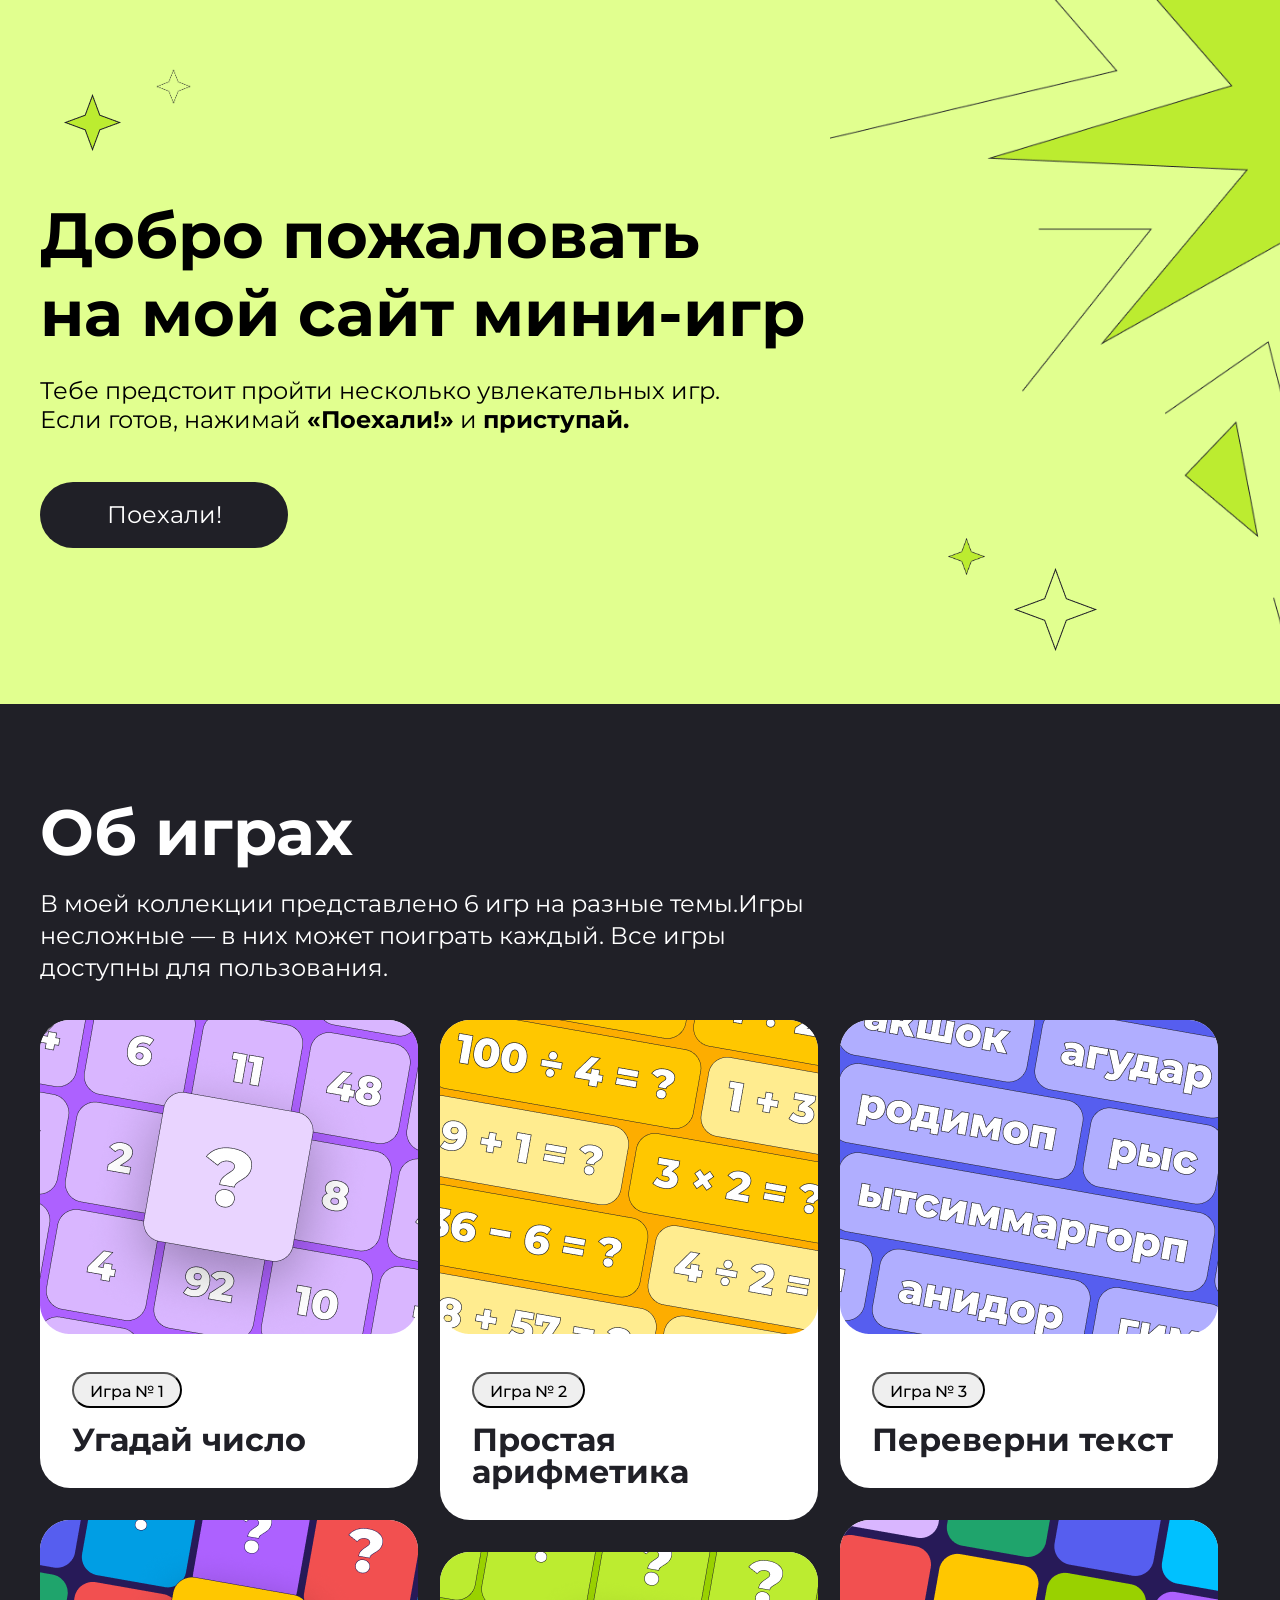
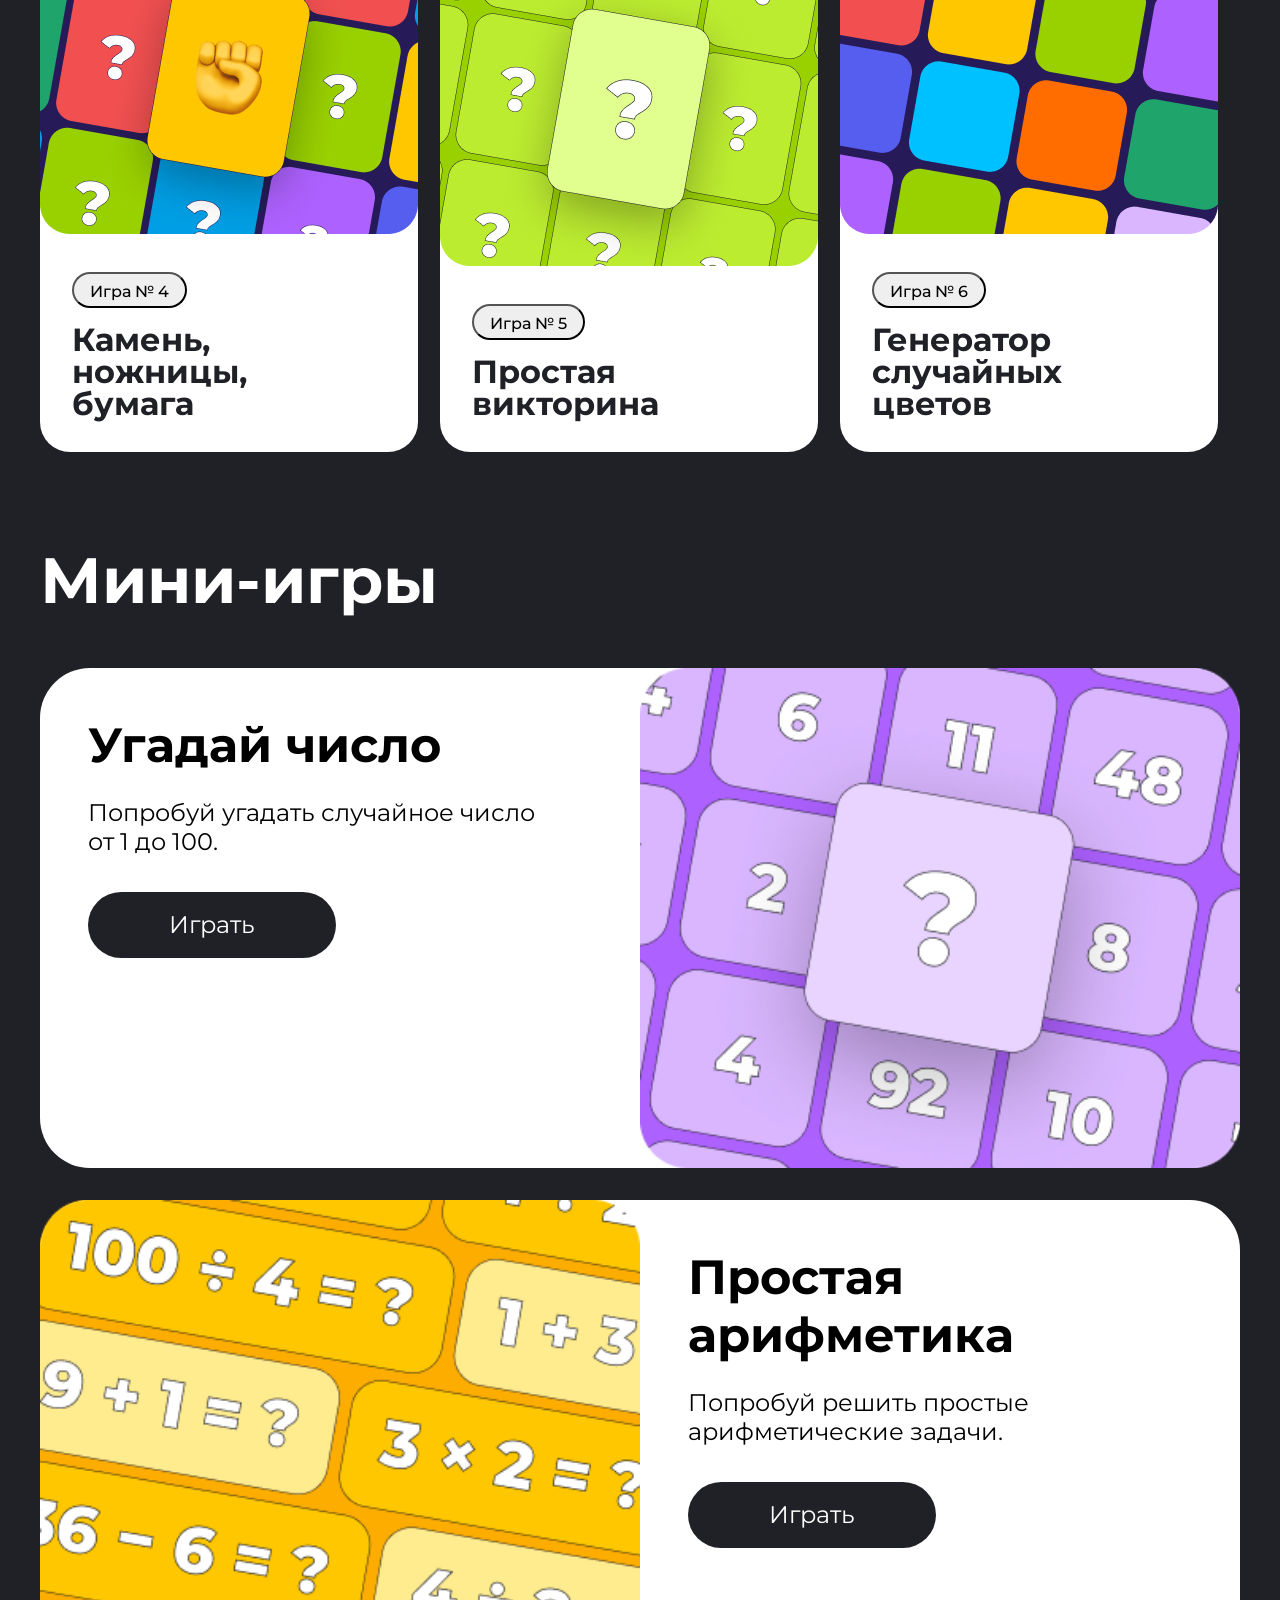
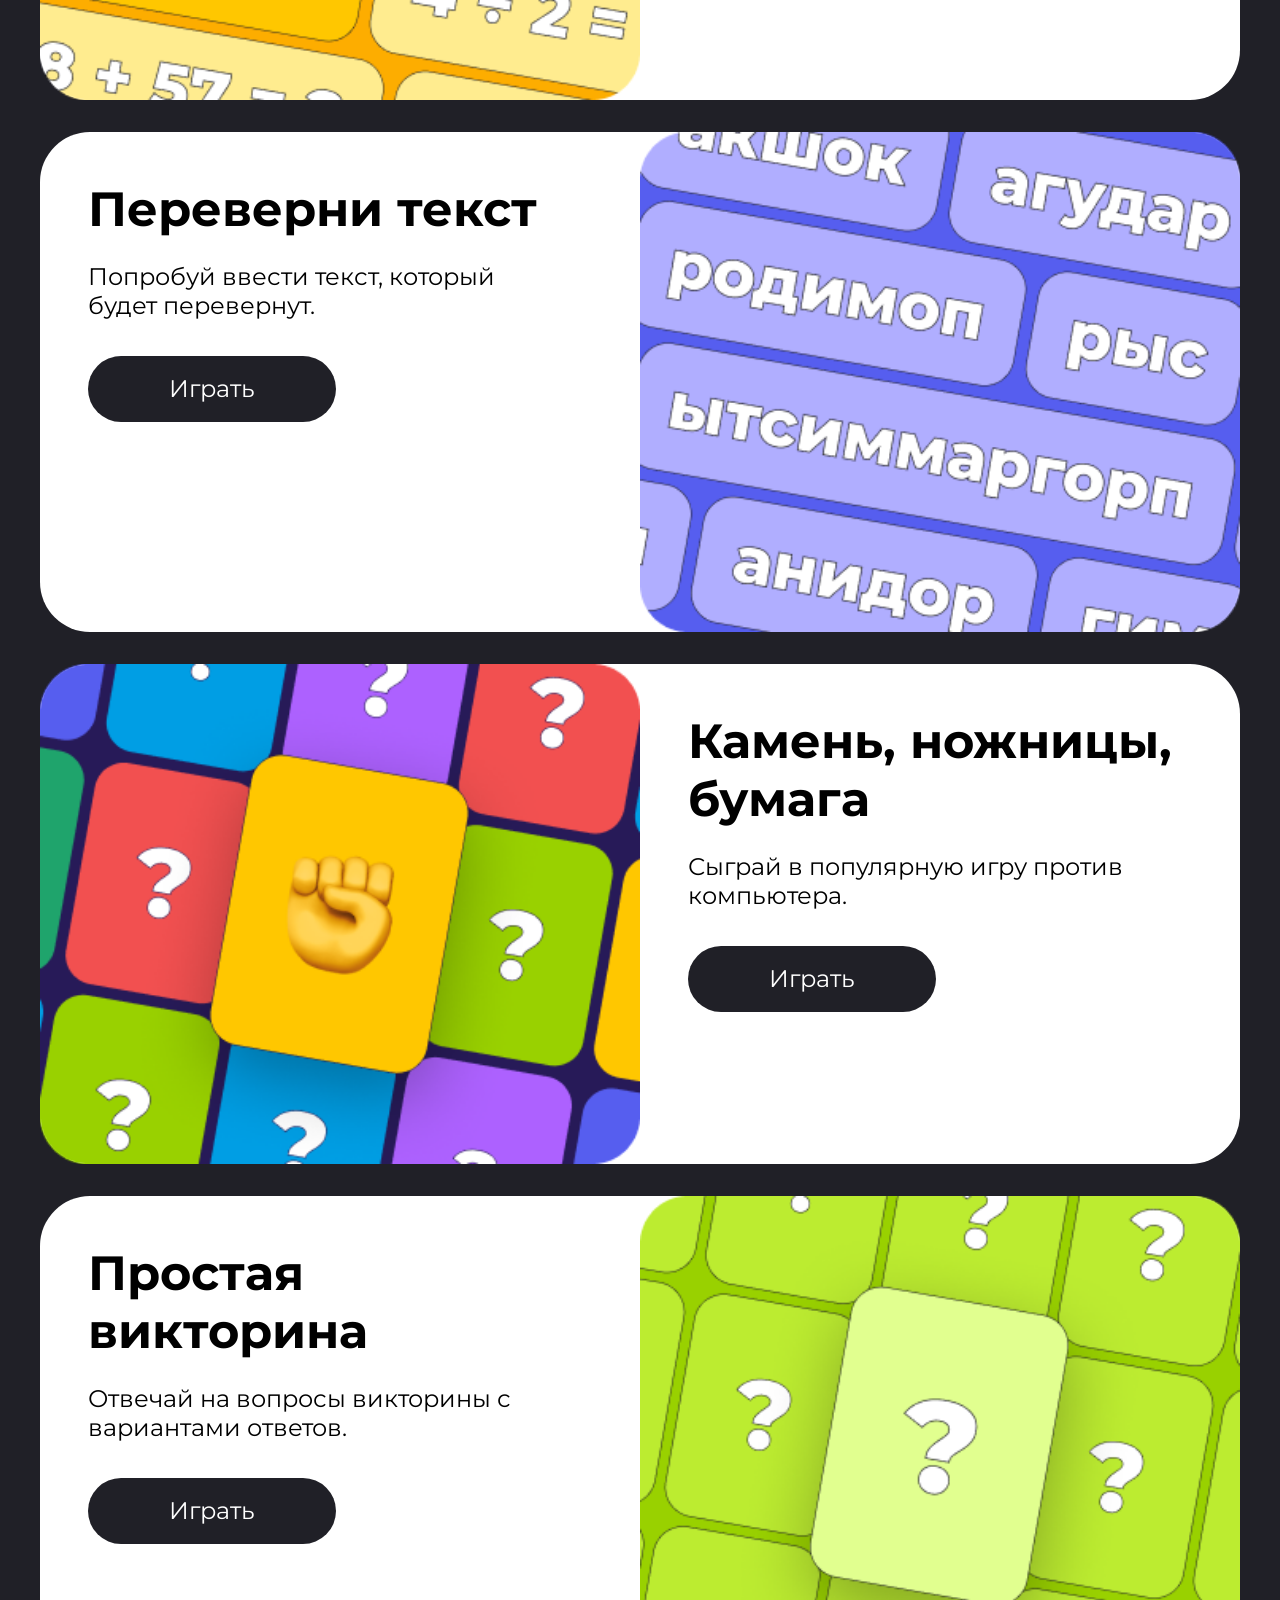
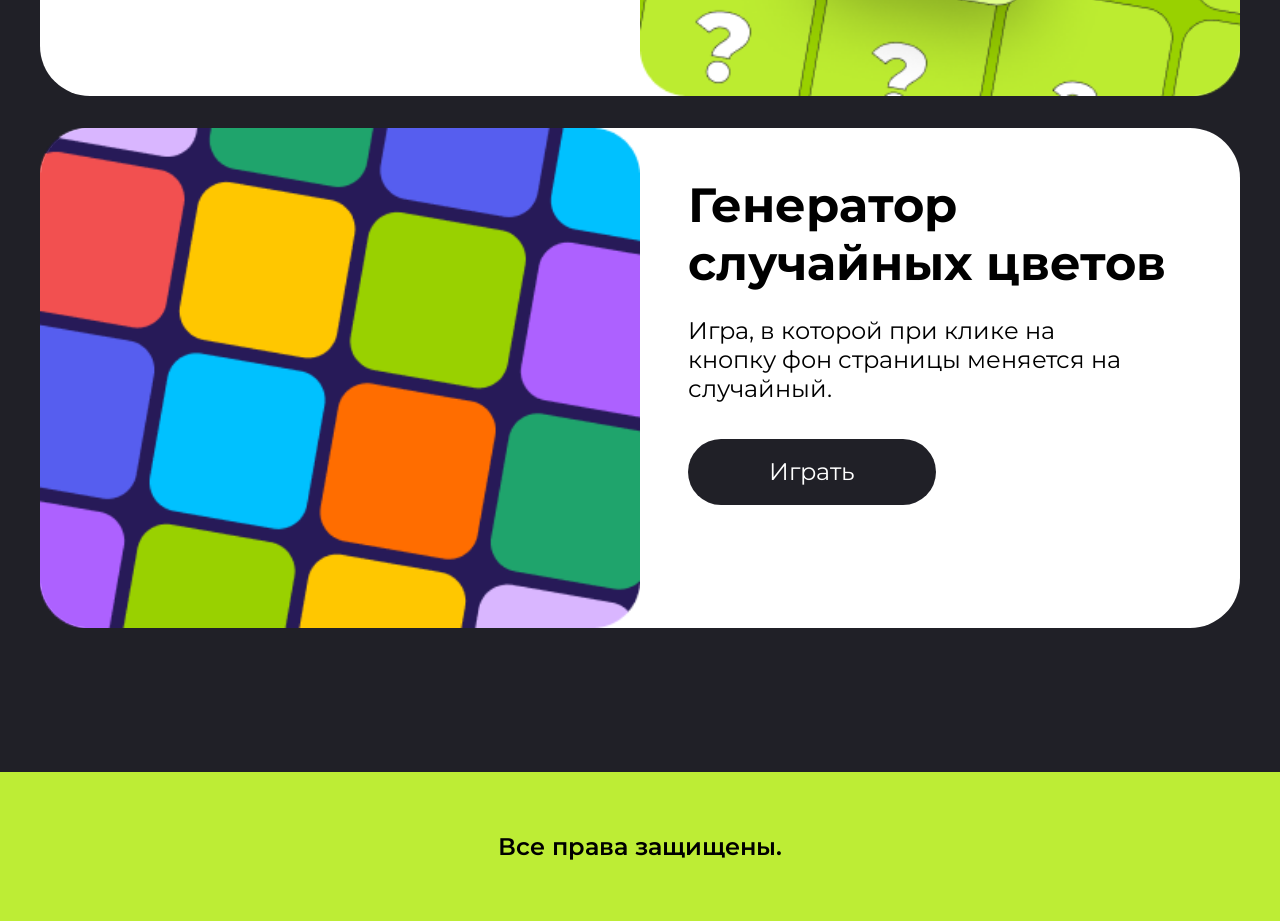
==== index.html @ 8c8abf2a "add GuessNumber" ====
<!DOCTYPE html>
<html lang="en">
<head>
    <meta charset="UTF-8">
    <meta name="viewport" content="width=device-width, initial-scale=1.0">
    <title>Игры</title>
    <link rel="preconnect" href="https://fonts.googleapis.com">
    <link rel="preconnect" href="https://fonts.gstatic.com" crossorigin>
    <link href="https://fonts.googleapis.com/css2?family=Montserrat:ital,wght@0,100..900;1,100..900&display=swap" rel="stylesheet">
    <link rel="stylesheet" href="style.css">
</head>
<body>
<!-- Звёзды -->
    <section class="top top-index center">
        <div class="top__star top__star-left"></div>
        <div class="top__star top__star-right"></div>
        <div class="top__star1 top__star1-left"></div>
        <div class="top__star1 top__star1-right"></div>
        <div class="top__star2"></div>
        <div class="top__star3"></div>

        <header class="header">
            <h1 class="top__title">
                Добро пожаловать на&nbsp;мой сайт мини-игр
            </h1>
            <div class="top__entry">
                Тебе предстоит пройти несколько увлекательных игр. Если готов, нажимай <strong>«Поехали!»</strong> и <strong>приступай.</strong>
            </div>
            <a class="top__link" href="#AboutGames">
                <button class="top__button">Поехали!</button>
            </a>
        </header>
    </section>
<!-- Об играх -->
    <section class="about-games center">
        <h2 class="about-games__title" id="AboutGames">
            Об играх
        </h2>
        <h2 class="about-games__title_mob">
            Мини игры
        </h2>
        <p class="about-games__descriptions">В моей коллекции представлено 6 игр на разные темы.Игры несложные — в них может поиграть каждый.
            Все игры доступны для пользования.</p>
        <div class="about-games__cards">
            <div class="about-games__link about-games__link_order1" href="#"><article class="about-games__article">

                <img class="about-games__img" src="./img/Обложка карточки.png" alt="">
                <a class="about-games__play" href="./GuessNumber.html">
                    <button class="about-games__button">
                        Игра № 1
                    </button>
                </a>
                <p class="about-games__name">
                    Угадай число
                </p>
            </article></div>

            <div class="about-games__link about-games__link_order1" href="#"><article class="about-games__article">

                <img class="about-games__img" src="./img/Обложка карточки0.png" alt="">
                <button class="about-games__button">
                    Игра № 2
                </button>
                <p class="about-games__name">
                    Простая арифметика
                </p>
            </article></div>

            <div class="about-games__link about-games__link_order3" href="#"><article class="about-games__article">

                <img class="about-games__img" src="./img/Обложка карточки (1).png" alt="">
                <button class="about-games__button">
                    Игра № 3
                </button>
                <p class="about-games__name">
                    Переверни текст
                </p>
            </article></div>

            <div class="about-games__link about-games__link_order4" href="#"><article class="about-games__article">

                <img class="about-games__img" src="./img/Обложка карточки (2).png" alt="">
                <button class="about-games__button">
                    Игра № 4
                </button>
                <p class="about-games__name">
                    Камень, ножницы, бумага
                </p>
            </article></div>

            <div class="about-games__link about-games__link_order5" href="#"><article class="about-games__article">

                <img class="about-games__img" src="./img/Обложка карточки (3).png" alt="">
                <a class="about-games__play" href="./quiz.html">
                    <button class="about-games__button">
                        Игра № 5
                    </button>
                </a>
                <p class="about-games__name">
                    Простая викторина
                </p>
            </article></div>

            <div class="about-games__link about-games__link_order6" href="#"><article class="about-games__article">

                <img class="about-games__img" src="./img/Обложка карточки (4).png" alt="">
                <button class="about-games__button">
                    Игра № 6
                </button>
                <p class="about-games__name">
                    Генератор случайных цветов
                </p>
            </article></div>
        </div>
    </section>

<!-- Мини игры -->
    <section class="mini-games center">
        <h2 class="mini-games__title">
            Мини-игры
        </h2>
        <div class="mini-games__cards">
            <div class="mini-games__card" id="Guess">
                <div class="mini-games__discr">
                    <h3 class="mini-games__name">
                        Угадай число
                    </h3>
                    <p class="mini-games__discription">
                        Попробуй угадать случайное число от 1 до 100.
                    </p>
                    <a class="mini-games__link" href="#">
                        <button class="mini-games__play">
                            Играть
                        </button>
                    </a>
                </div>
                <img class="mini-games__img" src="./img/Обложка карточки.png" alt="">
            </div>
            <div class="mini-games__card mini-games__card_reverse" id="arithmetic">
                <div class="mini-games__discr">
                    <h3 class="mini-games__name">
                        Простая арифметика
                    </h3>
                    <p class="mini-games__discription">
                        Попробуй решить простые арифметические задачи.
                    </p>
                    <a class="mini-games__link" href="#">
                        <button class="mini-games__play">
                            Играть
                        </button>
                    </a>
                </div>
                <img class="mini-games__img" src="./img/Обложка карточки0.png" alt="">
            </div>
            <div class="mini-games__card" id="over">
                <div class="mini-games__discr">
                    <h3 class="mini-games__name">
                        Переверни текст
                    </h3>
                    <p class="mini-games__discription">
                        Попробуй ввести текст, который будет перевернут.
                    </p>
                    <a class="mini-games__link" href="#">
                        <button class="mini-games__play">
                            Играть
                        </button>
                    </a>
                </div>
                <img class="mini-games__img" src="./img/Обложка карточки (1).png" alt="">
            </div>
            <div class="mini-games__card mini-games__card_reverse" id="scissors">
                <div class="mini-games__discr">
                    <h3 class="mini-games__name">
                        Камень, ножницы, бумага
                    </h3>
                    <p class="mini-games__discription">
                        Сыграй в популярную игру против компьютера.
                    </p>
                    <a class="mini-games__link" href="#">
                        <button class="mini-games__play">
                            Играть
                        </button>
                    </a>
                </div>
                <img class="mini-games__img" src="./img/Обложка карточки (2).png" alt="">
            </div>
            <div class="mini-games__card" id="quiz">
                <div class="mini-games__discr">
                    <h3 class="mini-games__name">
                        Простая викторина
                    </h3>
                    <p class="mini-games__discription">
                        Отвечай на вопросы викторины с вариантами ответов.
                    </p>
                    <a class="mini-games__link" href="#">
                        <button class="mini-games__play">
                            Играть
                        </button>
                    </a>
                </div>
                <img class="mini-games__img" src="./img/Обложка карточки (3).png" alt="">
            </div>
            <div class="mini-games__card mini-games__card_reverse" id="RandomColor">
                <div class="mini-games__discr">
                    <h3 class="mini-games__name">
                        Генератор случайных цветов
                    </h3>
                    <p class="mini-games__discription">
                        Игра, в которой при клике на кнопку фон страницы меняется на случайный.
                    </p>
                    <a class="mini-games__link" href="#">
                        <button class="mini-games__play">
                            Играть
                        </button>
                    </a>
                </div>
                <img class="mini-games__img" src="./img/Обложка карточки (4).png" alt="">
            </div>

        </div>
    </section>
<!-- футер -->
    <footer class="footer">
        <p class="footer__pravo">
            Все права защищены.
        </p>
    </footer>
    <script src="./hw-1.js"></script>
    <!-- <script src="./hw-2.js"></script> -->
    <!-- <script src="./hw-3.js"></script> -->
    <!-- <script src="./hw-4.js"></script> -->
</body>
</html>
---- style.css ----
html {
  font-size: 16px;
}

* {
  box-sizing: border-box;
  margin: 0;
  padding: 0;
}

body {
  font-family: Montserrat, arial;
  font-size: 24px;
}

.center {
  padding-right: calc(50% - 600px);
  padding-left: calc(50% - 600px);
}

a,
input,
button,
select {
  font-family: Montserrat, arial;
}

.top {
  background-position: center;
  background-repeat: no-repeat;
  background-size: cover;
  position: relative;
}
.top__star {
  position: absolute;
  background-image: url("./img/Star2.png");
  background-size: contain;
  background-repeat: no-repeat;
  background-position: center;
  z-index: 2;
}
.top__star-left {
  top: 94px;
  left: 64px;
  width: 57px;
  height: 57px;
}
.top__star-right {
  top: 538px;
  left: 948px;
  width: 37px;
  height: 37px;
}
.top__star1 {
  position: absolute;
  background-image: url("./img/Star3.png");
  background-size: contain;
  background-repeat: no-repeat;
  background-position: center;
  z-index: 3;
}
.top__star1-left {
  top: 69px;
  left: 156px;
  width: 35px;
  height: 35px;
}
.top__star1-right {
  top: 568px;
  left: 1014px;
  width: 83px;
  height: 83px;
}
.top__star2 {
  position: absolute;
  background-image: url("./img/star1.png");
  background-size: contain;
  background-repeat: no-repeat;
  z-index: 3;
  background-position: right;
  width: 1320px;
  height: 720px;
}
.top__star3 {
  display: none;
}
.top__title {
  padding-top: 196px;
  max-width: 769px;
  font-family: Montserrat;
  font-weight: 700;
  font-style: Bold;
  font-size: 64px;
  line-height: 1, 5;
  letter-spacing: 0px;
  vertical-align: middle;
}
.top__entry {
  padding-top: 24px;
  max-width: 720px;
}
.top__link {
  margin-top: 48px;
  display: block;
  max-width: 248px;
}
.top__button, .mini-games__play {
  padding-bottom: 16px;
  padding-top: 16px;
  background: #202027;
  box-sizing: border-box;
  border-radius: 33px;
  width: 100%;
  height: 66px;
  font-size: 24px;
  line-height: 18px;
  color: #ffffff;
  border: none;
  transition: all 0.3s ease;
}
.top__button:hover, .mini-games__play:hover {
  color: #202027;
  background: rgba(222, 215, 215, 0.41);
  border: 1px solid #202027;
}

.top-index {
  background-image: url(./img/heder.png);
}

.header {
  padding-bottom: 156px;
}

.about-games {
  background: #202027;
  padding-bottom: 96px;
}
.about-games__link {
  display: block;
  text-decoration: none;
}
.about-games__link_order5 {
  padding-top: 32px;
}
.about-games__link:hover {
  transform: scale(107%);
}
.about-games__title, .mini-games__title {
  color: #FFFFFF;
  font-family: Montserrat;
  font-weight: 700;
  font-style: Bold;
  font-size: 64px;
  line-height: 100%;
  letter-spacing: 0px;
  vertical-align: middle;
  padding-top: 96px;
  padding-bottom: 24px;
}
.about-games__title_mob {
  display: none;
}
.about-games__descriptions {
  max-width: 788px;
  padding-bottom: 72px;
  color: #FFFFFF;
  font-family: Montserrat;
  font-weight: 400;
  font-style: Regular;
  font-size: 24px;
  line-height: 32px;
  letter-spacing: 0px;
  vertical-align: middle;
  padding-bottom: 36px;
}
.about-games__cards {
  display: grid;
  grid-template-columns: repeat(3, 1fr);
  grid-template-rows: repeat(3, auto);
  background: none;
}
.about-games__article {
  width: 378px;
  padding-bottom: 32px;
  opacity: 1;
  border-radius: 30px;
  background-color: #FFFFFF;
}
.about-games__button {
  margin-top: 32px;
  margin-bottom: 16px;
  margin-left: 32px;
  height: 36px;
  border-radius: 18px;
  opacity: 1;
  padding-top: 8px;
  padding-right: 16px;
  padding-bottom: 10px;
  padding-left: 16px;
  font-family: Montserrat;
  font-weight: 500;
  font-style: Medium;
  font-size: 16px;
}
.about-games__name {
  margin-right: 32px;
  margin-left: 32px;
  font-family: Montserrat;
  font-weight: 700;
  font-style: Bold;
  font-size: 32px;
  line-height: 100%;
  letter-spacing: 0px;
  vertical-align: middle;
  color: #202027;
  padding-right: 10px;
}
.about-games__description {
  display: none;
}
.about-games__button-play {
  display: none;
}
.about-games__quiz {
  display: block;
}

.mini-games {
  background: #202027;
  padding-bottom: 144px;
}
.mini-games__title {
  padding-top: 0;
}
.mini-games__card {
  display: flex;
  justify-content: space-between;
  background: white;
  border-radius: 50px;
  margin-top: 32px;
}
.mini-games__card_reverse {
  flex-direction: row-reverse;
}
.mini-games__discr {
  padding-left: 48px;
}
.mini-games__name {
  font-family: Montserrat;
  font-weight: 700;
  font-style: Bold;
  font-size: 48px;
  padding-top: 48px;
  padding-bottom: 24px;
  padding-right: 48px;
}
.mini-games__discription {
  padding-right: 95px;
}
.mini-games__link {
  max-width: 248px;
  display: block;
  margin-top: 36px;
}
.mini-games__img {
  width: 600px;
  height: 500px;
}

.footer__pravo {
  padding-top: 60px;
  padding-bottom: 60px;
  background: #BDED35;
  width: 100vw;
  text-align: center;
  font-family: Montserrat;
  font-weight: 600;
  font-style: SemiBold;
  font-size: 24px;
}

@media (max-width: 767px) {
  .top__star2 {
    display: none;
  }
  .top__title {
    text-align: center;
    font-size: 40px;
    padding-top: 147px;
  }
  .top__entry {
    font-size: 16px;
  }
  .top__entry {
    text-align: center;
  }
  .top__link {
    margin-left: auto;
    margin-right: auto;
  }
  .top__button, .mini-games__play {
    height: 55px;
    font-size: 16px;
    width: 100%;
  }
  .top__star {
    position: absolute;
    background-image: url("./img/Star2.png");
    background-size: contain;
    background-repeat: no-repeat;
    background-position: center;
    z-index: 2;
  }
  .top__star-left {
    top: 97px;
    left: 37px;
    width: 35px;
    height: 35px;
  }
  .top__star-right {
    top: 557px;
    left: 256px;
    width: 18px;
    height: 18px;
  }
  .top__star1 {
    position: absolute;
    background-image: url("./img/Star3.png");
    background-size: contain;
    background-repeat: no-repeat;
    background-position: center;
    z-index: 3;
  }
  .top__star1-left {
    top: 64px;
    left: 92px;
    width: 21px;
    height: 21px;
  }
  .top__star1-right {
    top: 580px;
    left: 286px;
    width: 40px;
    height: 40px;
  }
  .top__star3 {
    display: block;
    position: absolute;
    background-image: url("./img/Star.png");
    background-size: contain;
    background-repeat: no-repeat;
    background-position: right;
    z-index: 3;
    width: 100vw;
    height: 150px;
    left: 0;
    top: 0;
  }
  .center {
    padding-right: calc(50% - 172px);
    padding-left: calc(50% - 172px);
  }
  .about-games {
    display: none;
  }
  .mini-games {
    padding-bottom: 10px;
  }
  .mini-games__card {
    flex-direction: column-reverse;
  }
  .mini-games__card_reverse {
    flex-direction: column-reverse;
  }
  .mini-games__title {
    padding-top: 48px;
    padding-bottom: 48px;
    font-size: 40px;
  }
  .mini-games__name {
    font-family: Montserrat;
    font-weight: 700;
    font-style: Bold;
    font-size: 32px;
    padding-top: 24px;
  }
  .mini-games__discr {
    padding-left: 24px;
  }
  .mini-games__discription {
    font-family: Montserrat;
    font-weight: 400;
    font-style: Regular;
    font-size: 16px;
    padding-right: 40px;
  }
  .mini-games__link {
    margin-top: 8px;
    max-width: 285px;
  }
  .mini-games__play {
    margin-top: 24px;
  }
  .mini-games__play {
    margin-bottom: 32px;
  }
  .mini-games__img {
    width: 344px;
    height: auto;
  }
  .footer__pravo {
    padding-top: 40px;
    padding-bottom: 40px;
    font-size: 16px;
  }
}/*# sourceMappingURL=style.css.map */
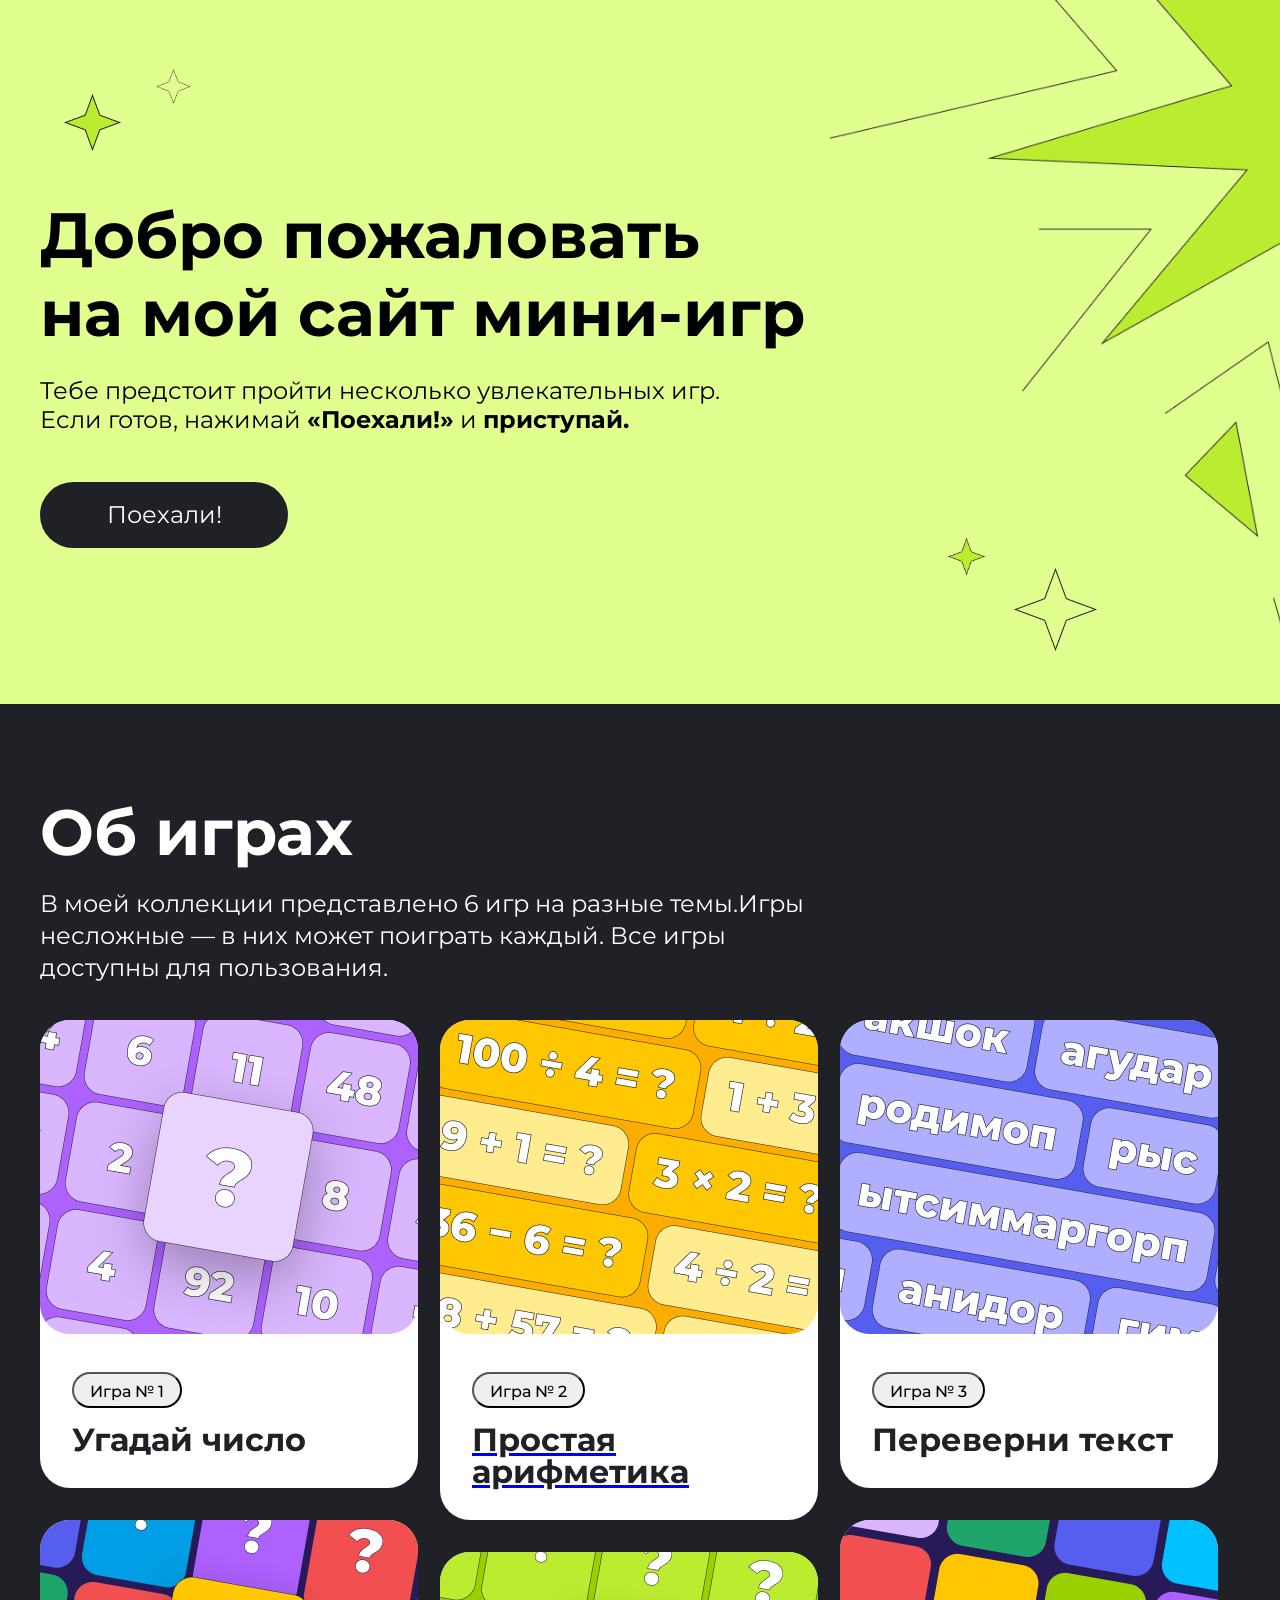
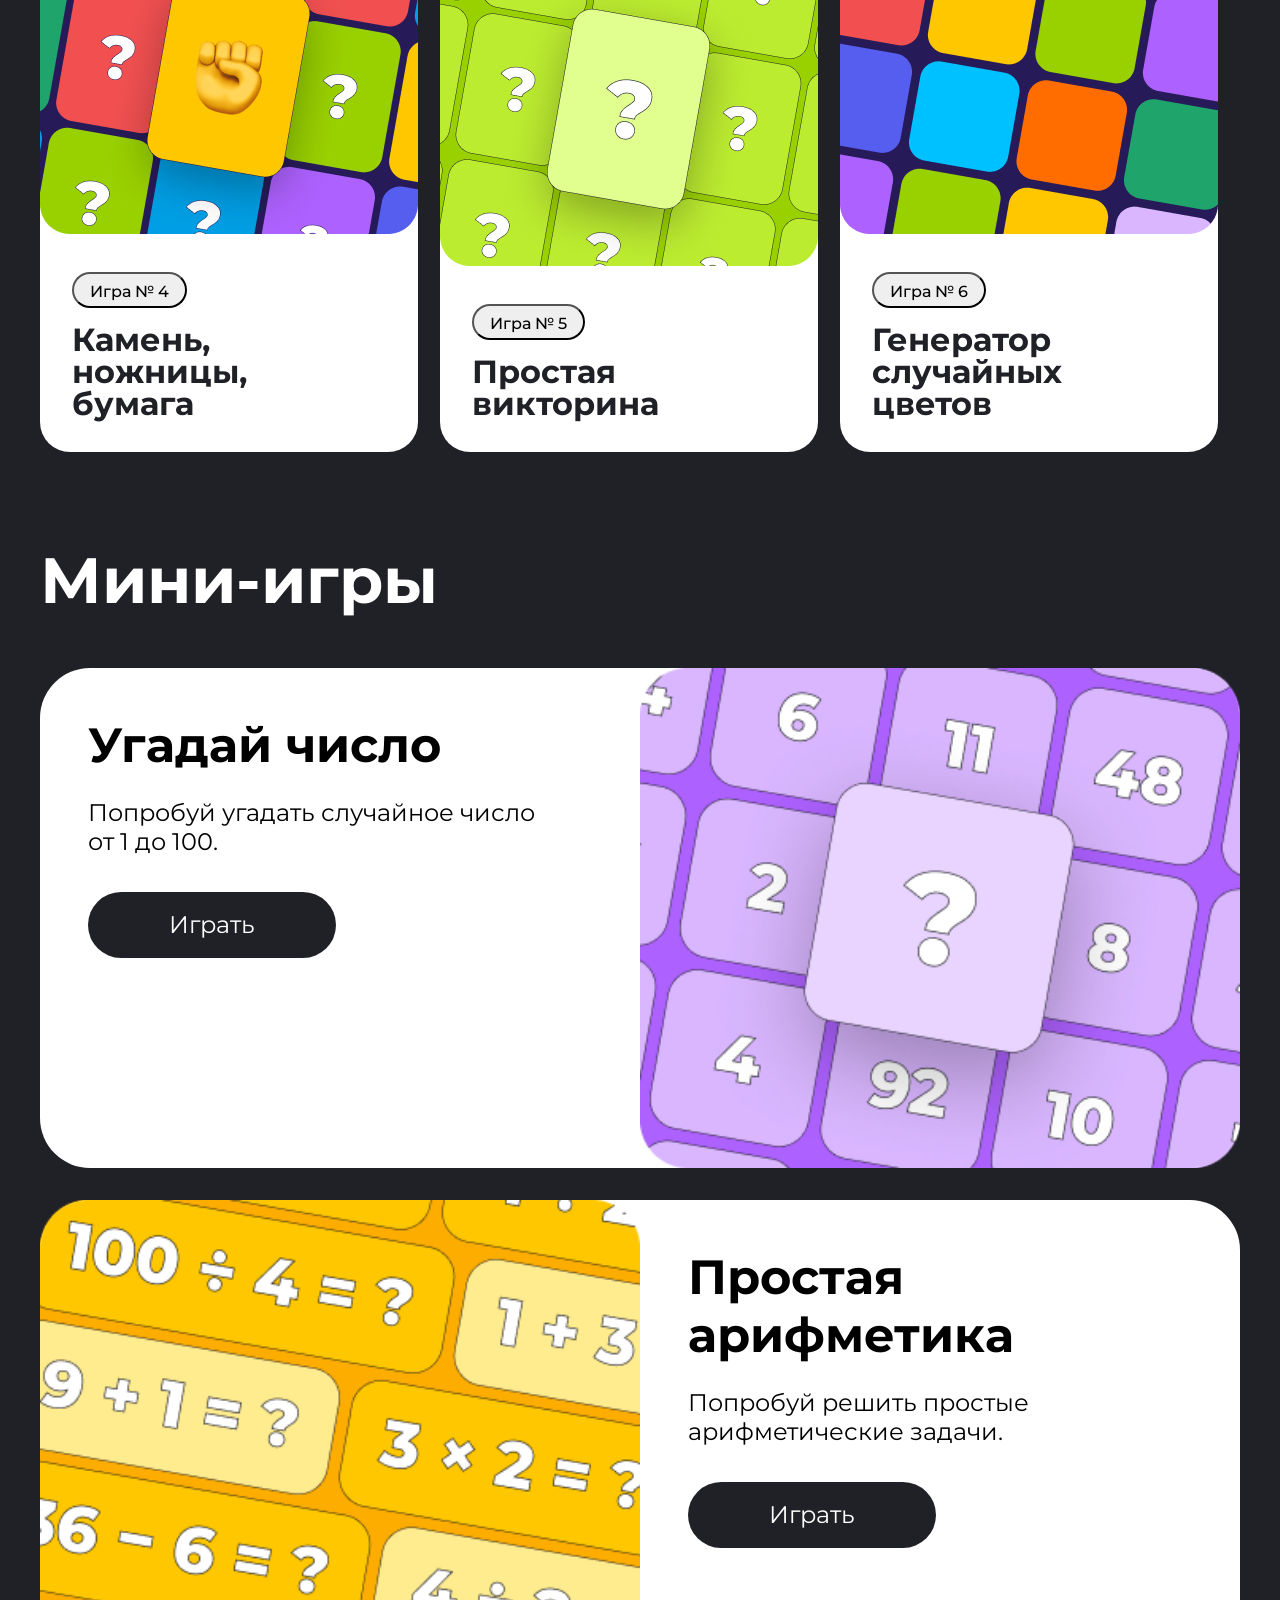
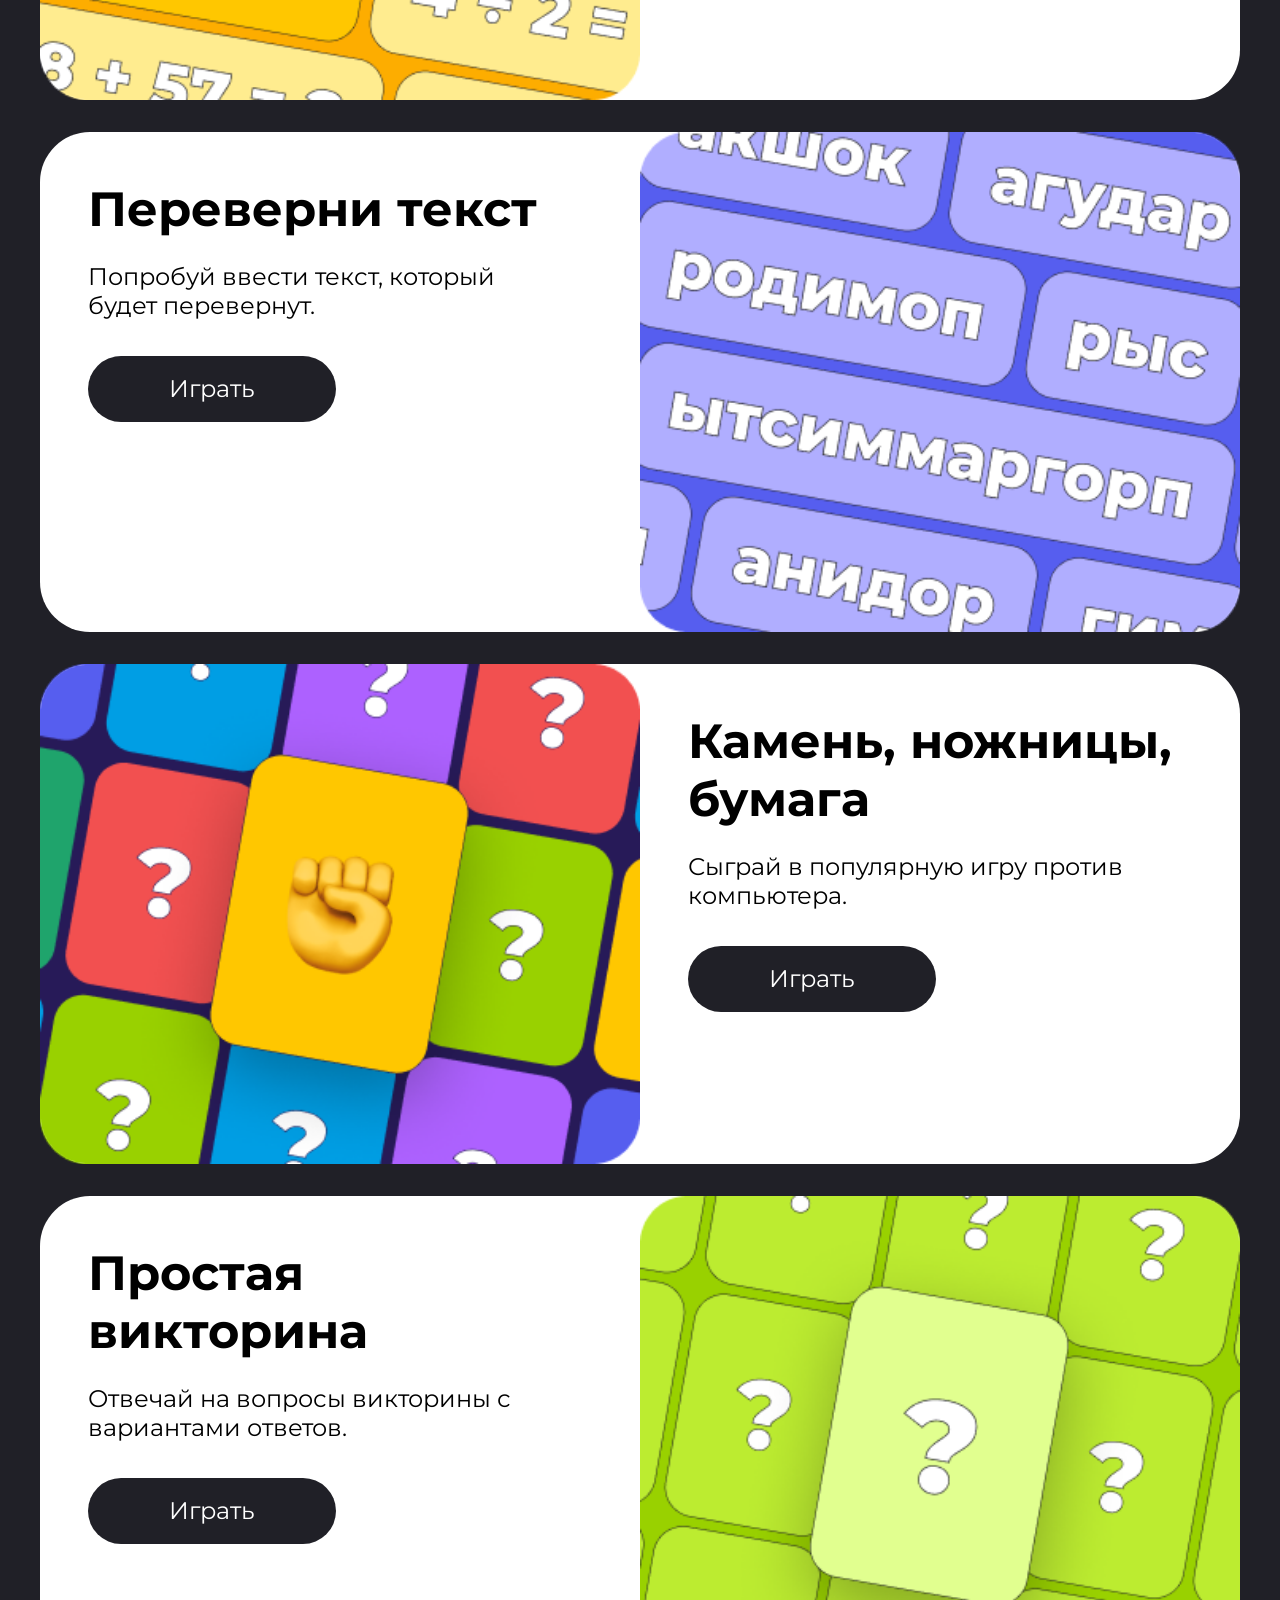
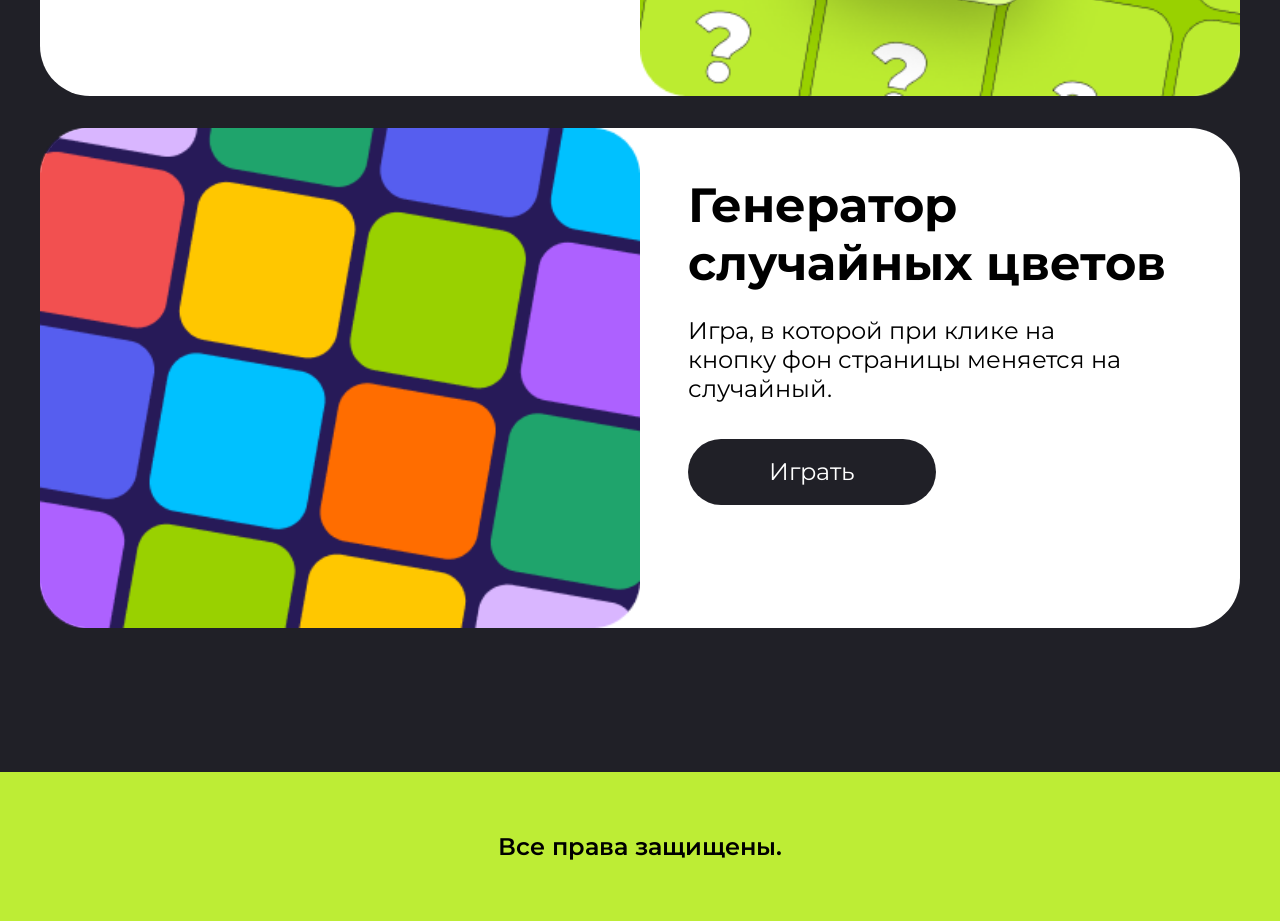
==== commit b358ea93: "Исправление ссылок" ====
--- a/index.html
+++ b/index.html
@@ -61,9 +61,11 @@
                 <button class="about-games__button">
                     Игра № 2
                 </button>
-                <p class="about-games__name">
-                    Простая арифметика
-                </p>
+                <a class="about-games__play" href="./simpleArithmetic.html">
+                    <p class="about-games__name">
+                        Простая арифметика
+                    </p>
+                </a>
             </article></div>
 
             <div class="about-games__link about-games__link_order3" href="#"><article class="about-games__article">
--- a/style.css
+++ b/style.css
@@ -222,7 +222,7 @@
 .about-games__button-play {
   display: none;
 }
-.about-games__quiz {
+.about-games__play {
   display: block;
 }
 
@@ -278,6 +278,15 @@
   font-weight: 600;
   font-style: SemiBold;
   font-size: 24px;
+}
+
+.game {
+  width: 100vw;
+  height: 100vh;
+  background-image: url(./img/FYhb9bpjBOB1APLsQh96a1MbOf3uPWFqnzOGhm6cNUhLxwmoaegSkPtREHzq_rBUji9fLdlayVhj0VCTc8-L-iwy.jpg);
+  background-repeat: no-repeat;
+  background-position: center;
+  background-size: contain;
 }
 
 @media (max-width: 767px) {
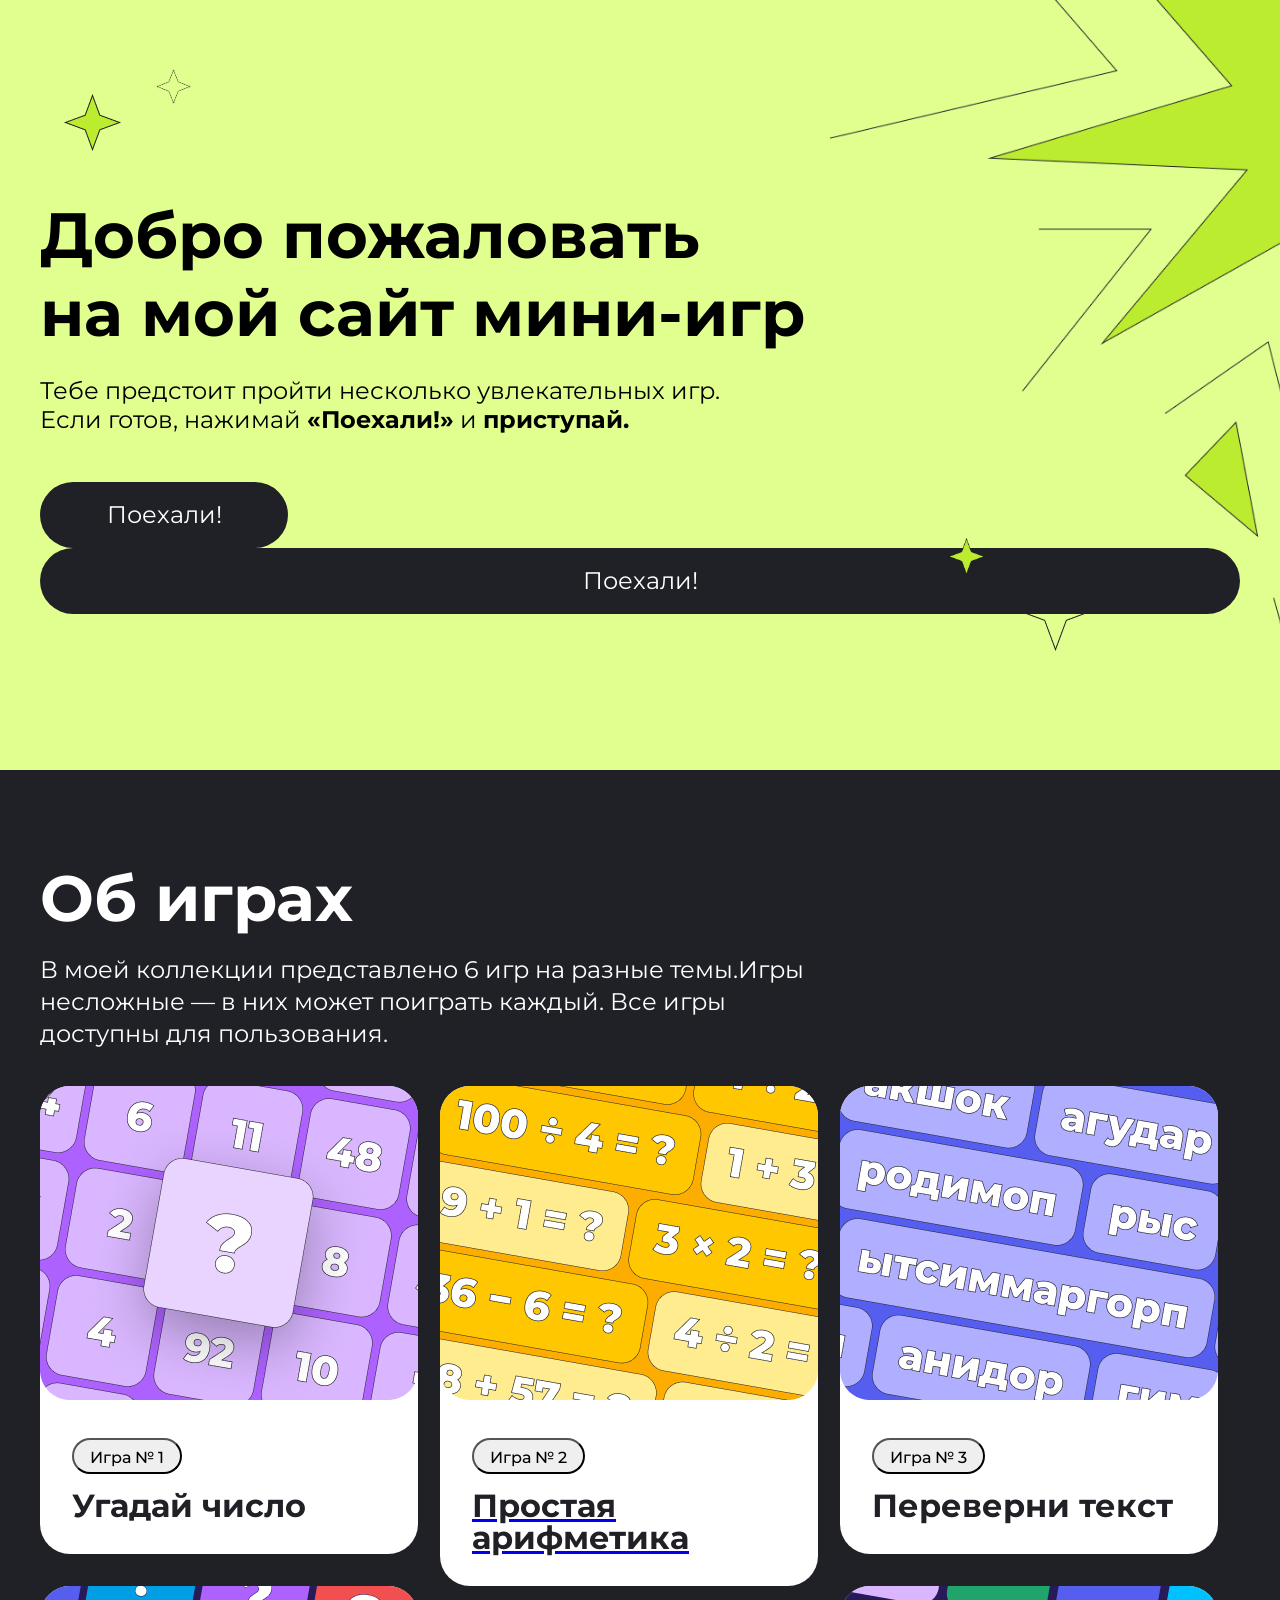
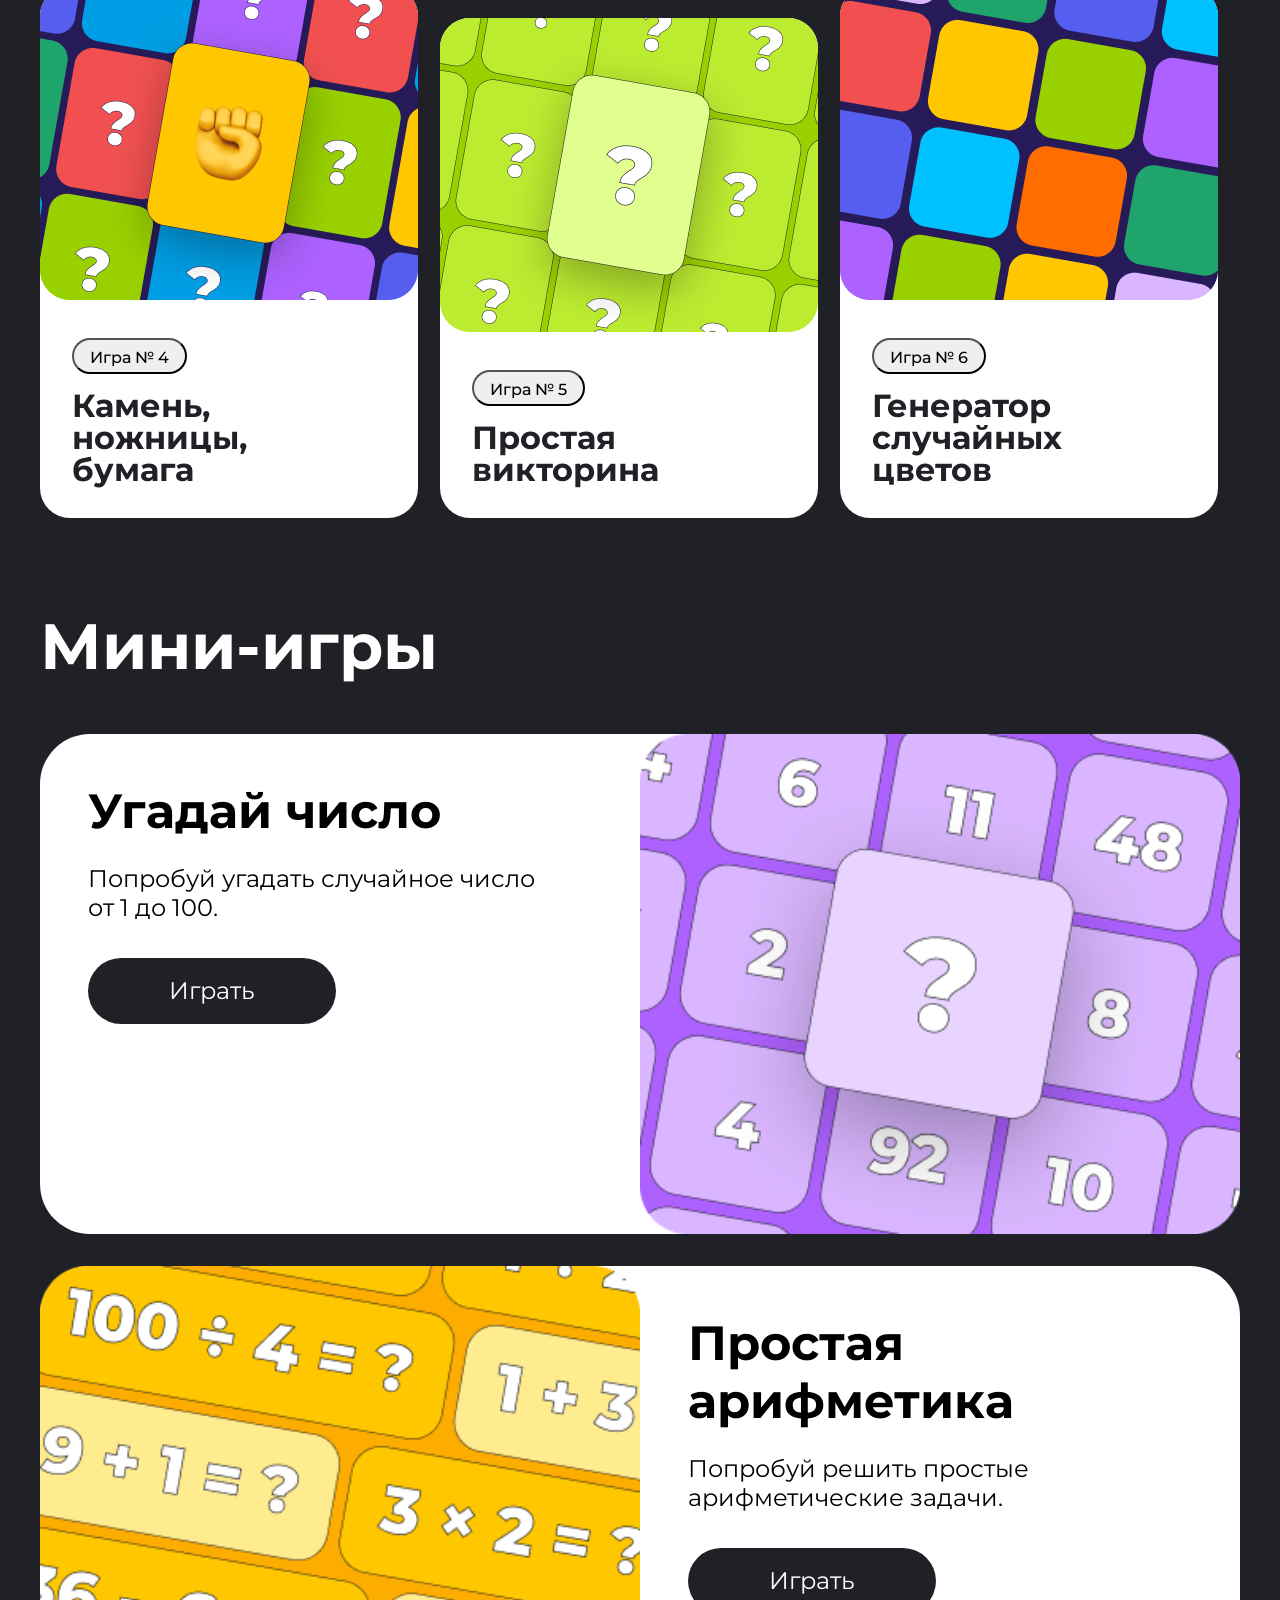
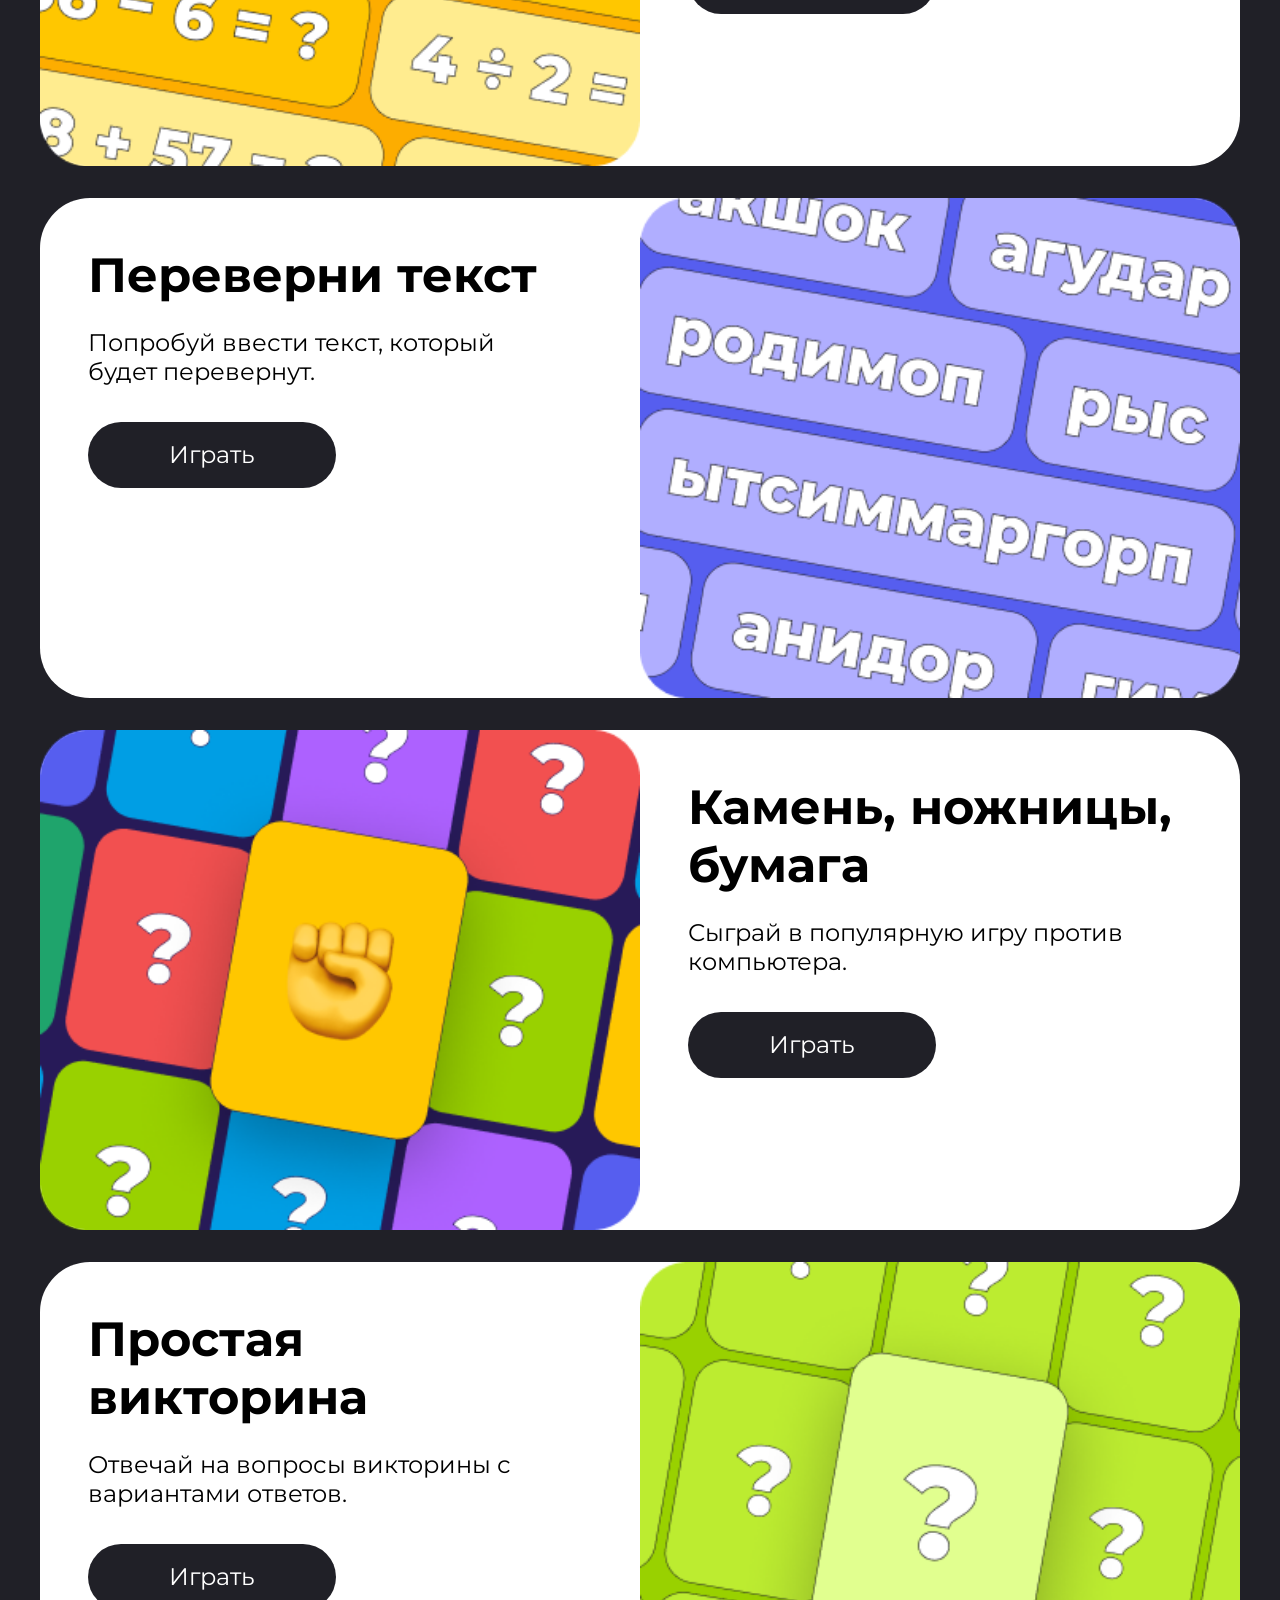
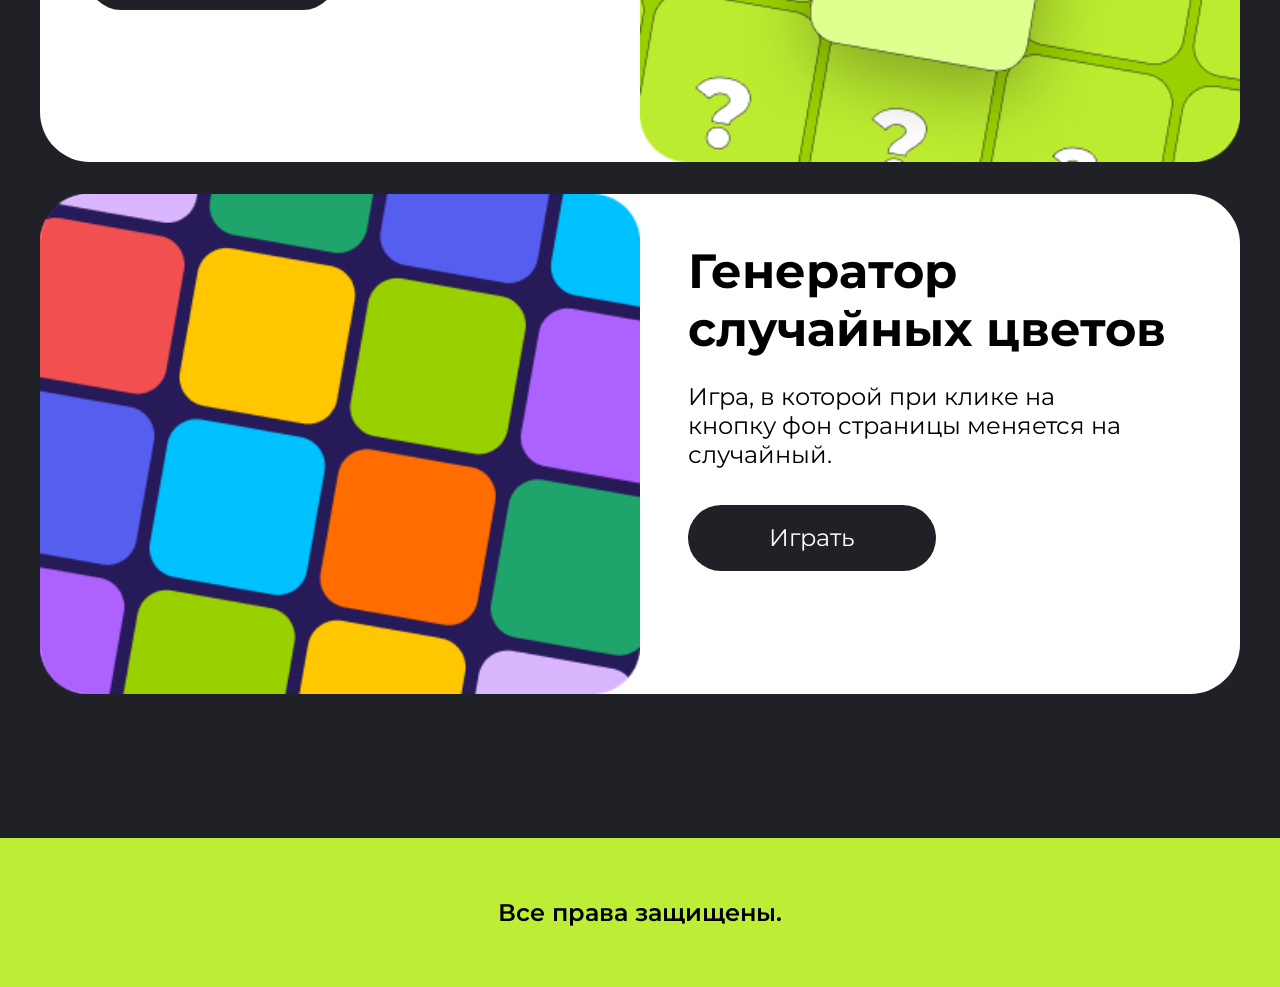
==== commit ad74ff75: "Исправление ссылки поехали в мобильной версии." ====
--- a/index.html
+++ b/index.html
@@ -29,6 +29,10 @@
             <a class="top__link" href="#AboutGames">
                 <button class="top__button">Поехали!</button>
             </a>
+            <a class="top__link_mob" href="#miniGames">
+                <button class="top__button">Поехали!</button>
+            </a>
+
         </header>
     </section>
 <!-- Об играх -->
@@ -117,7 +121,7 @@
     </section>
 
 <!-- Мини игры -->
-    <section class="mini-games center">
+    <section class="mini-games center" id="miniGames">
         <h2 class="mini-games__title">
             Мини-игры
         </h2>
@@ -130,7 +134,7 @@
                     <p class="mini-games__discription">
                         Попробуй угадать случайное число от 1 до 100.
                     </p>
-                    <a class="mini-games__link" href="#">
+                    <a class="mini-games__link" href="./GuessNumber.html">
                         <button class="mini-games__play">
                             Играть
                         </button>
@@ -146,7 +150,7 @@
                     <p class="mini-games__discription">
                         Попробуй решить простые арифметические задачи.
                     </p>
-                    <a class="mini-games__link" href="#">
+                    <a class="mini-games__link" href="./simpleArithmetic.html">
                         <button class="mini-games__play">
                             Играть
                         </button>
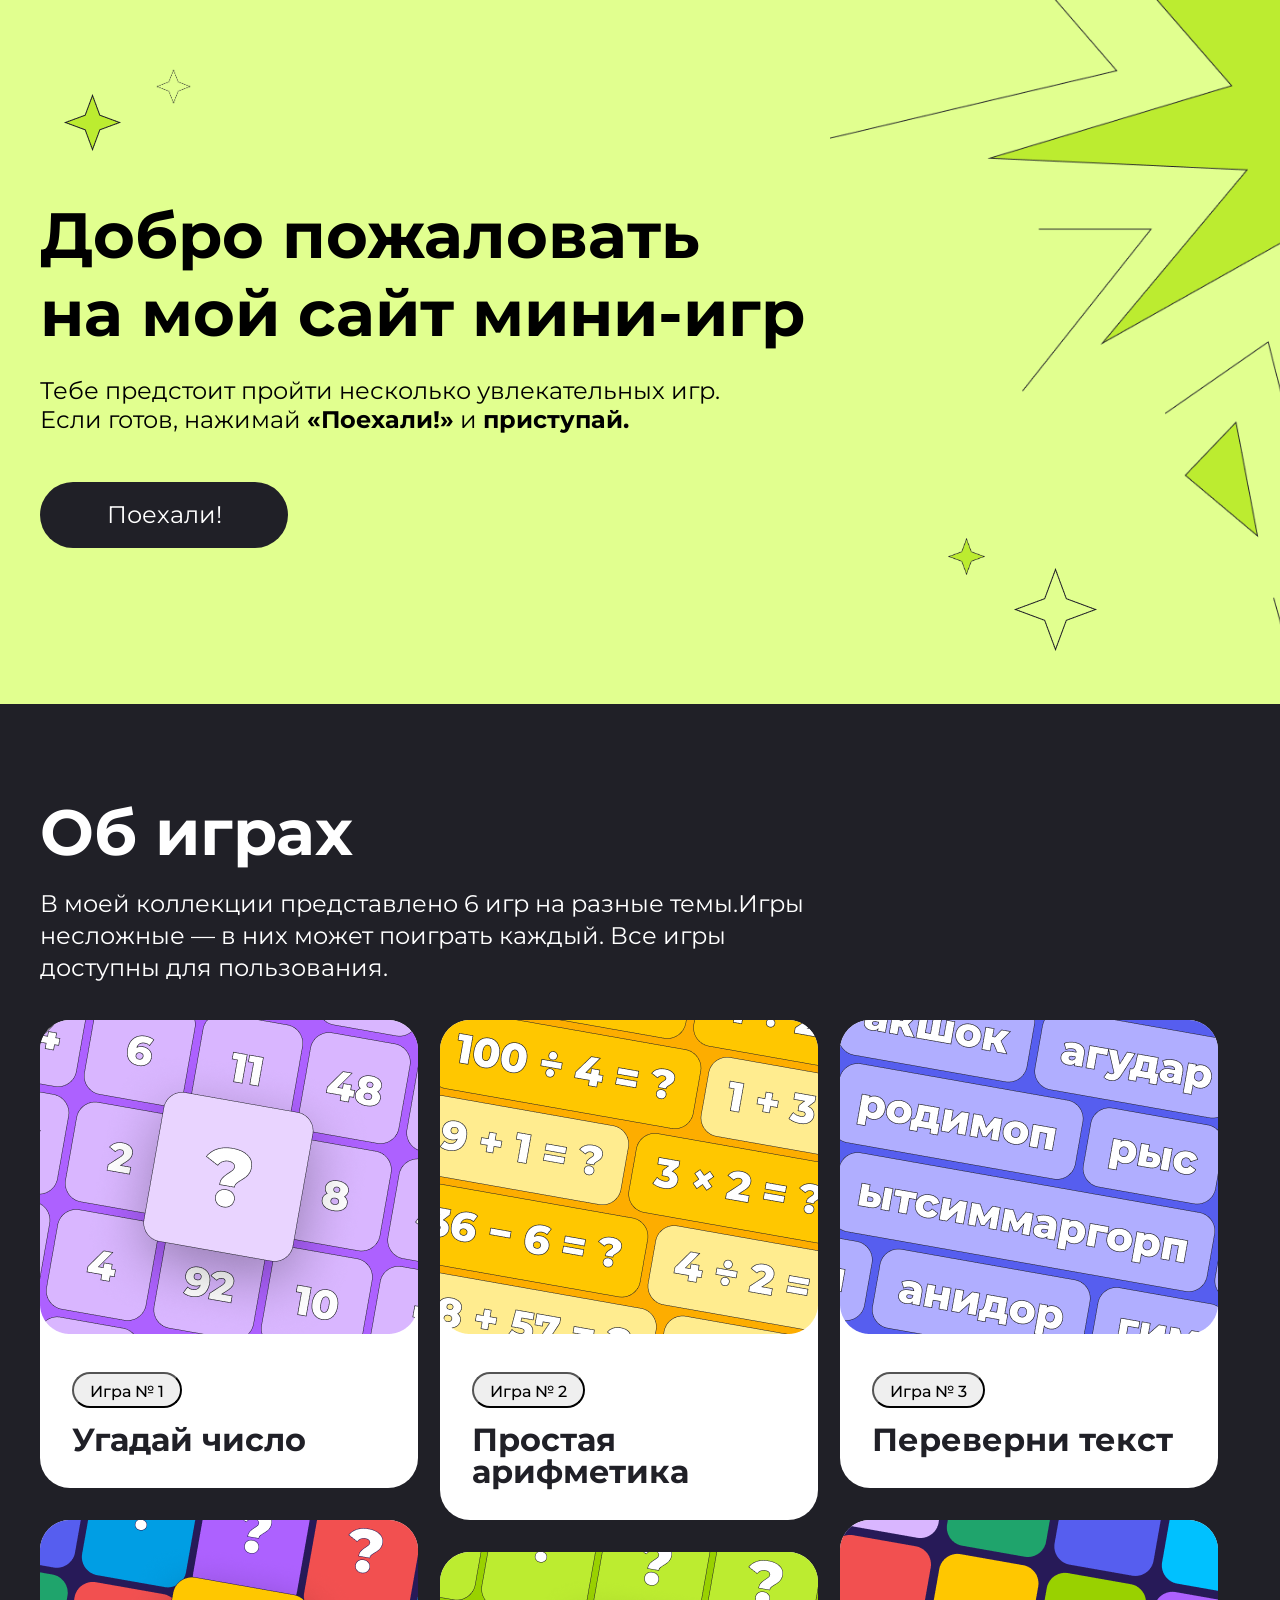
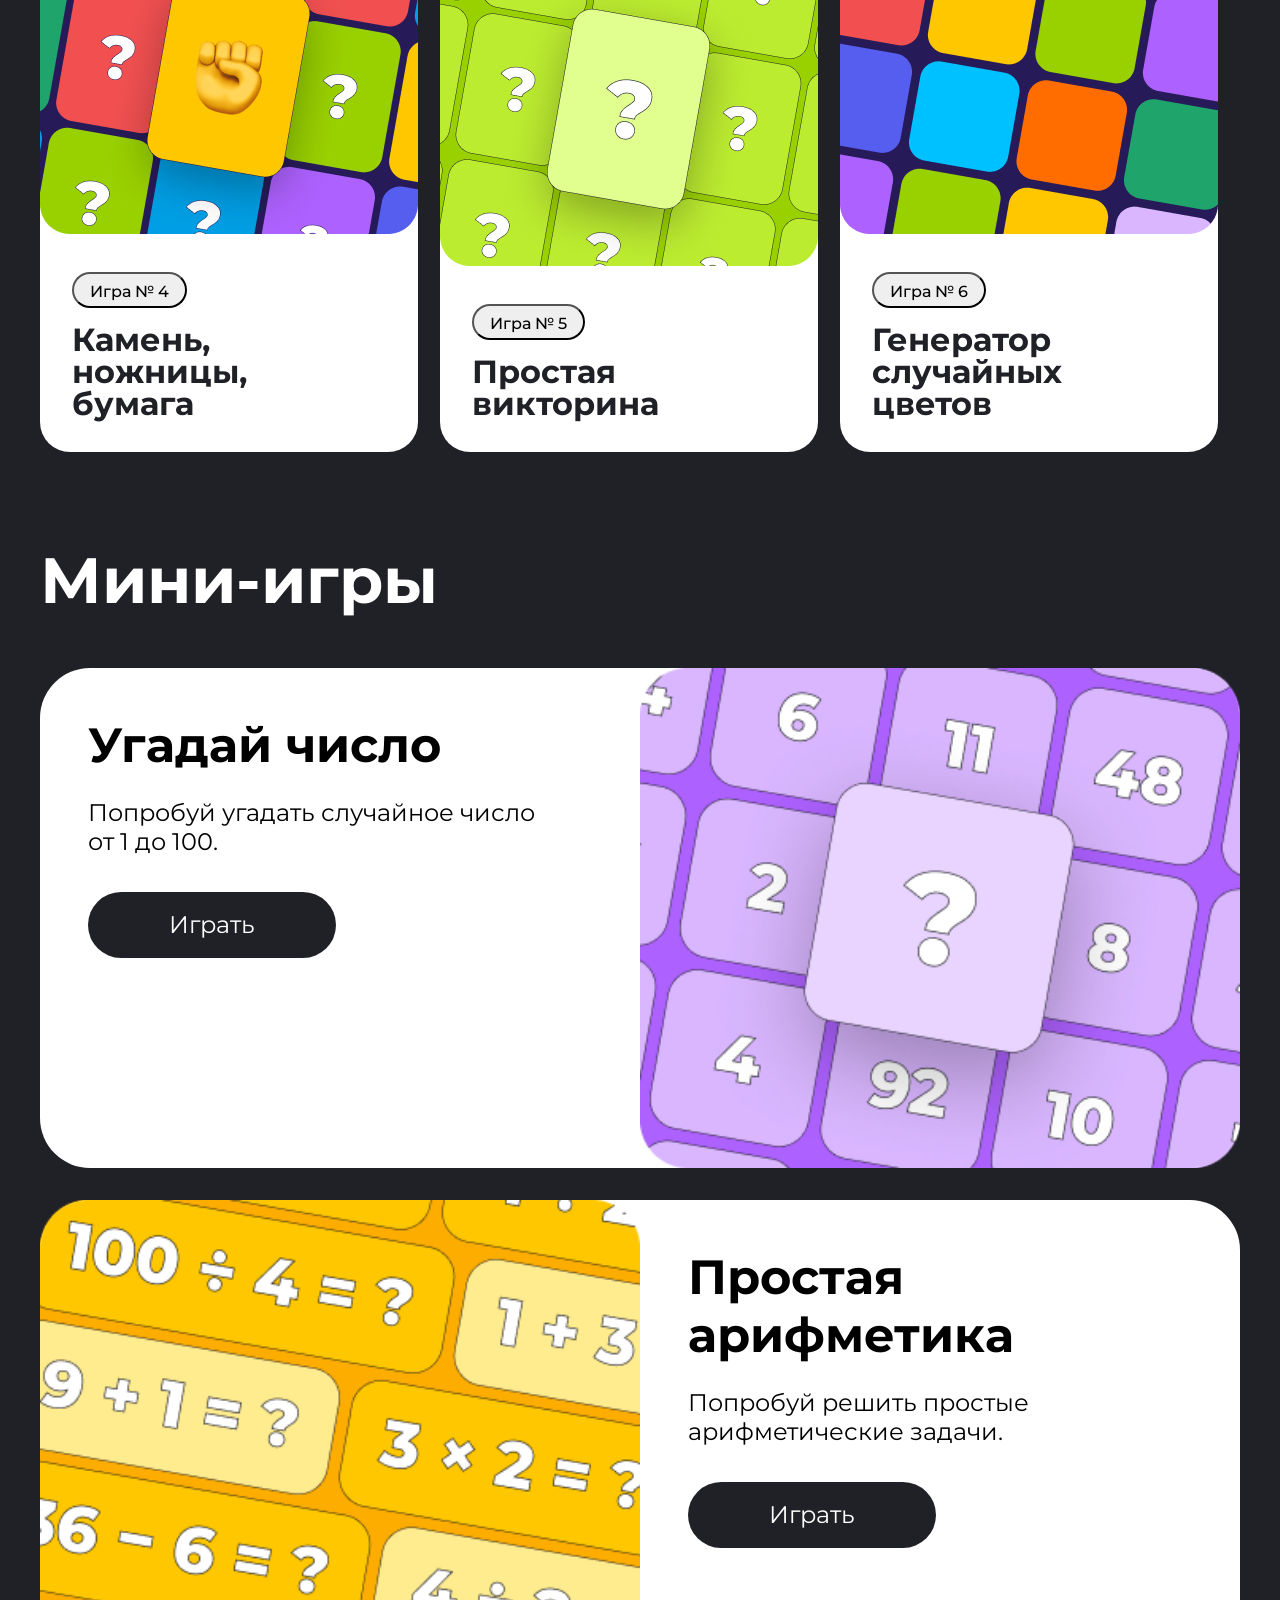
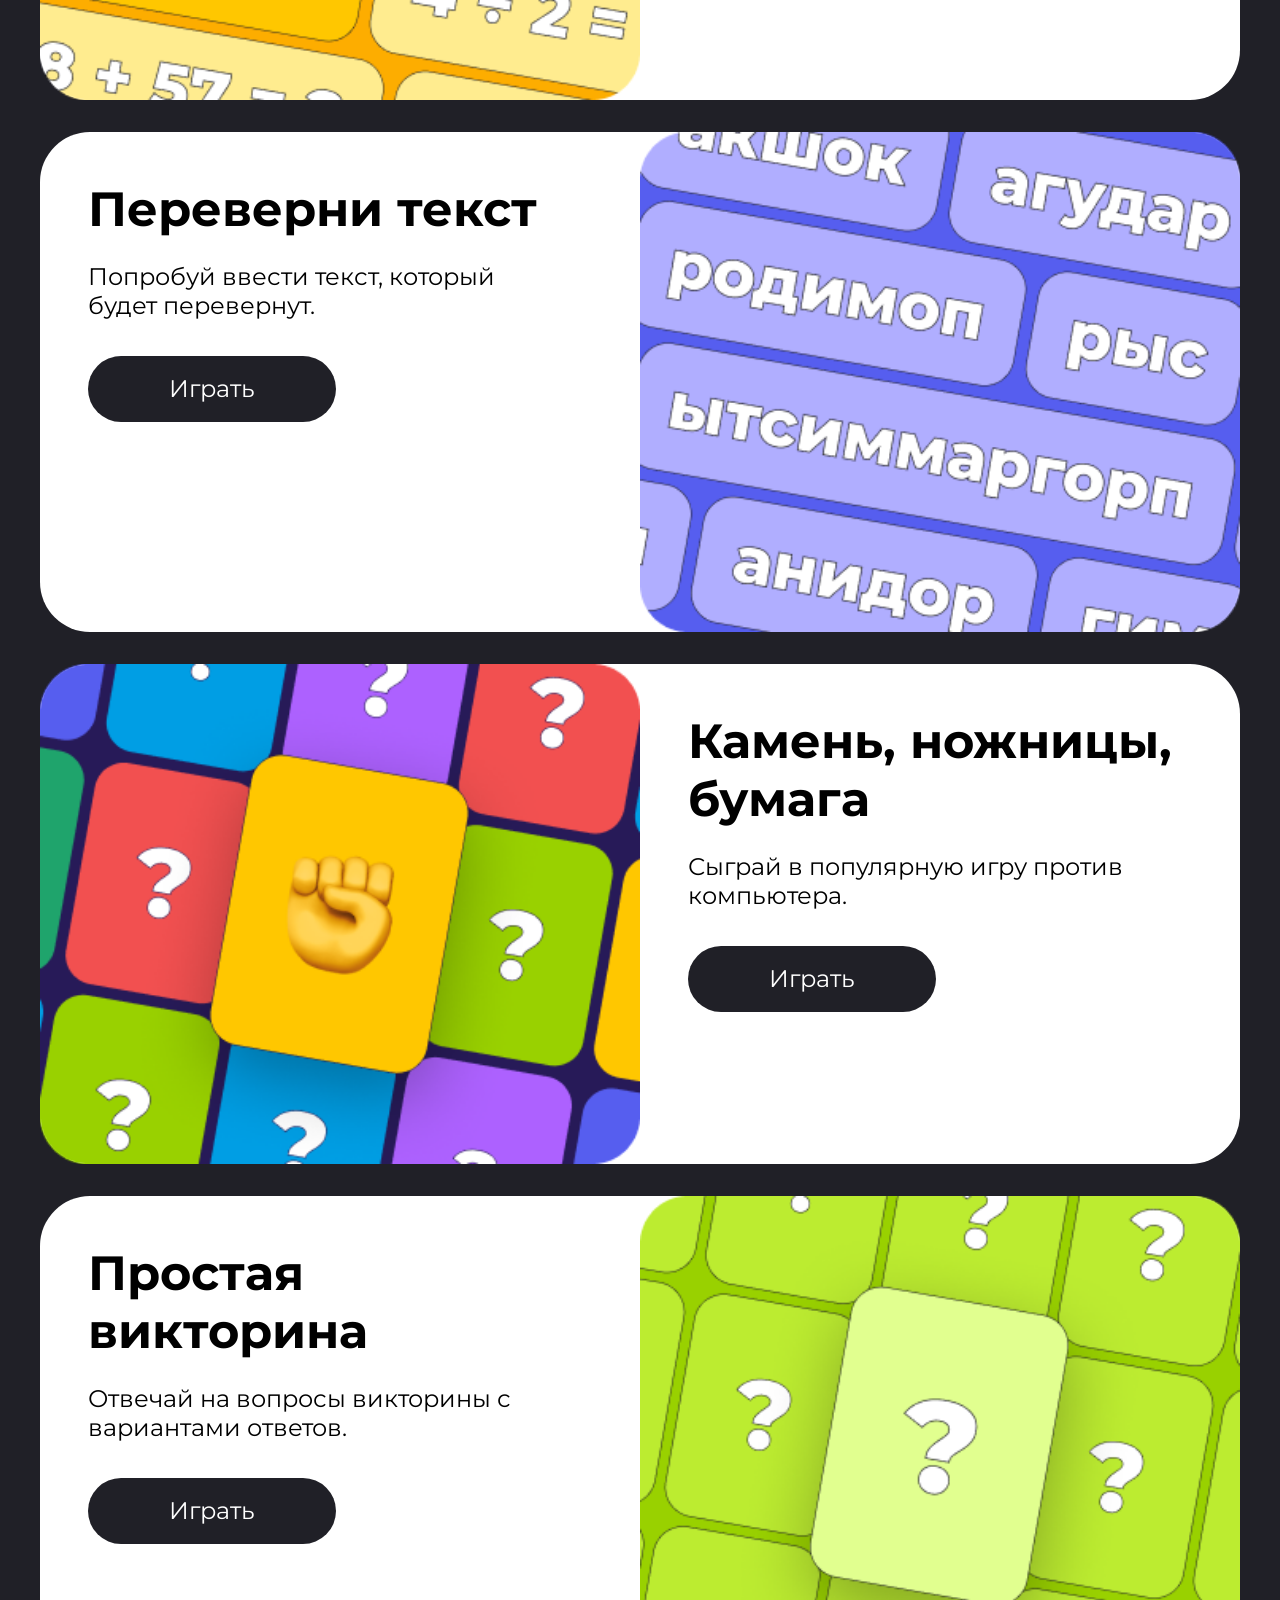
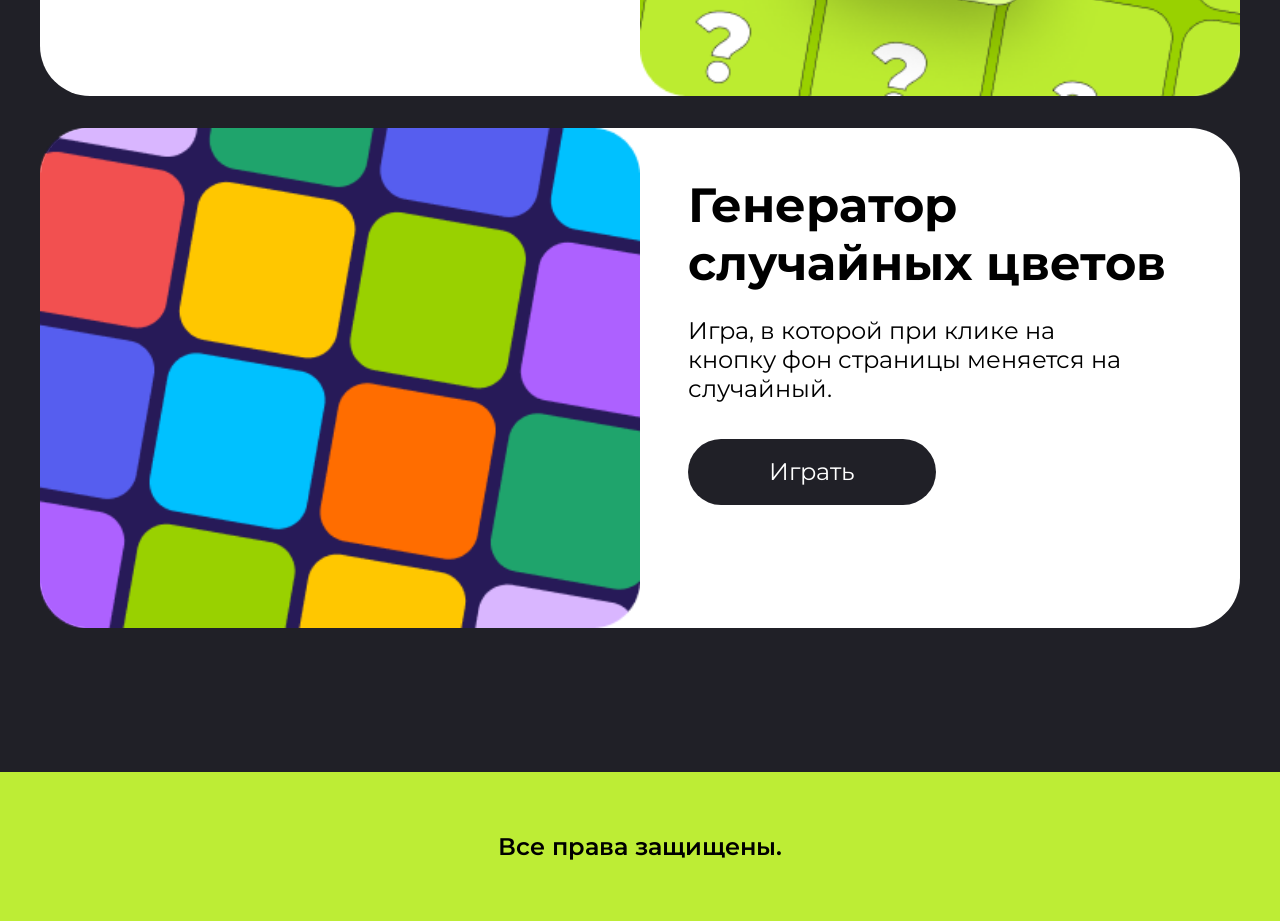
==== commit 764d6a6a: "Исправление ошибки в копке "поехали" на десктоп" ====
--- a/index.html
+++ b/index.html
@@ -62,14 +62,14 @@
             <div class="about-games__link about-games__link_order1" href="#"><article class="about-games__article">
 
                 <img class="about-games__img" src="./img/Обложка карточки0.png" alt="">
-                <button class="about-games__button">
-                    Игра № 2
-                </button>
                 <a class="about-games__play" href="./simpleArithmetic.html">
-                    <p class="about-games__name">
-                        Простая арифметика
-                    </p>
+                    <button class="about-games__button">
+                        Игра № 2
+                    </button>
                 </a>
+                <p class="about-games__name">
+                    Простая арифметика
+                </p>
             </article></div>
 
             <div class="about-games__link about-games__link_order3" href="#"><article class="about-games__article">
--- a/style.css
+++ b/style.css
@@ -80,6 +80,7 @@
   background-position: right;
   width: 1320px;
   height: 720px;
+  pointer-events: none;
 }
 .top__star3 {
   display: none;
@@ -103,6 +104,9 @@
   margin-top: 48px;
   display: block;
   max-width: 248px;
+}
+.top__link_mob {
+  display: none;
 }
 .top__button, .mini-games__play {
   padding-bottom: 16px;
@@ -305,6 +309,12 @@
     text-align: center;
   }
   .top__link {
+    display: none;
+  }
+  .top__link_mob {
+    margin-top: 48px;
+    display: block;
+    max-width: 248px;
     margin-left: auto;
     margin-right: auto;
   }
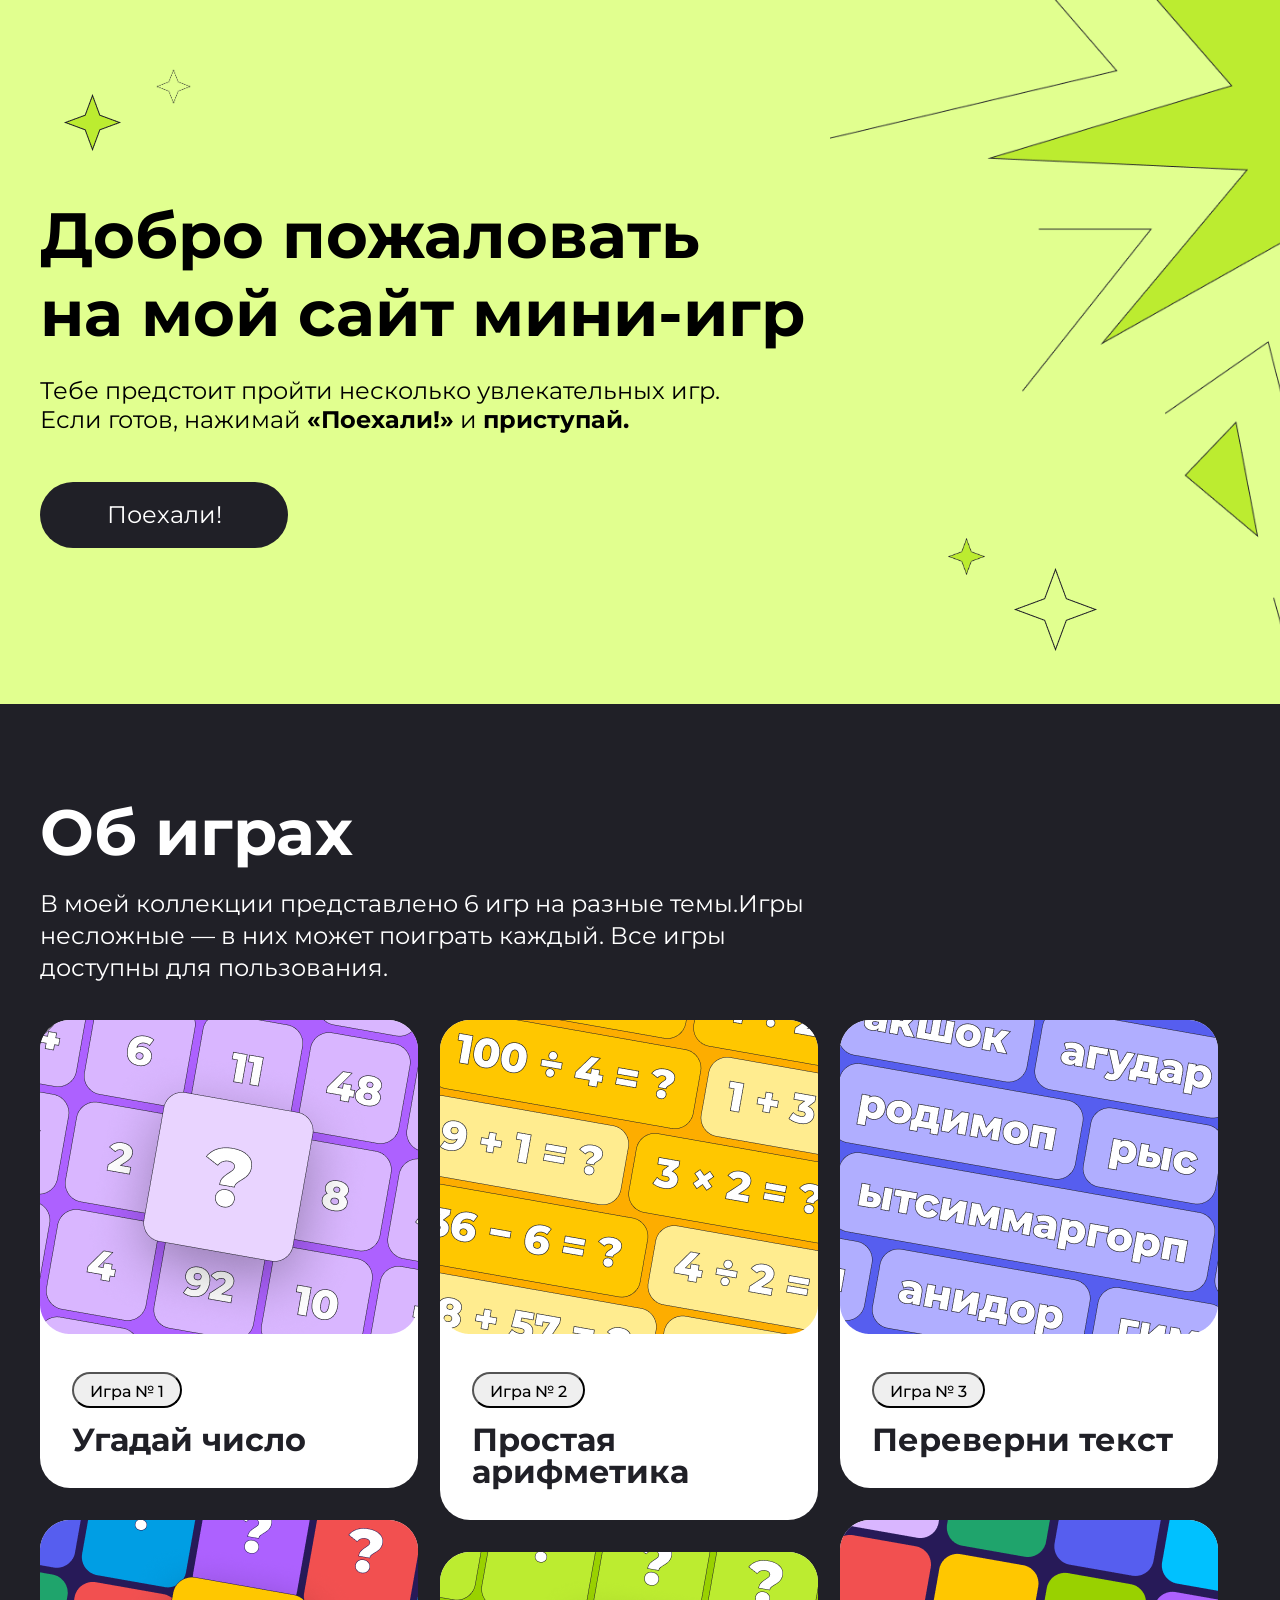
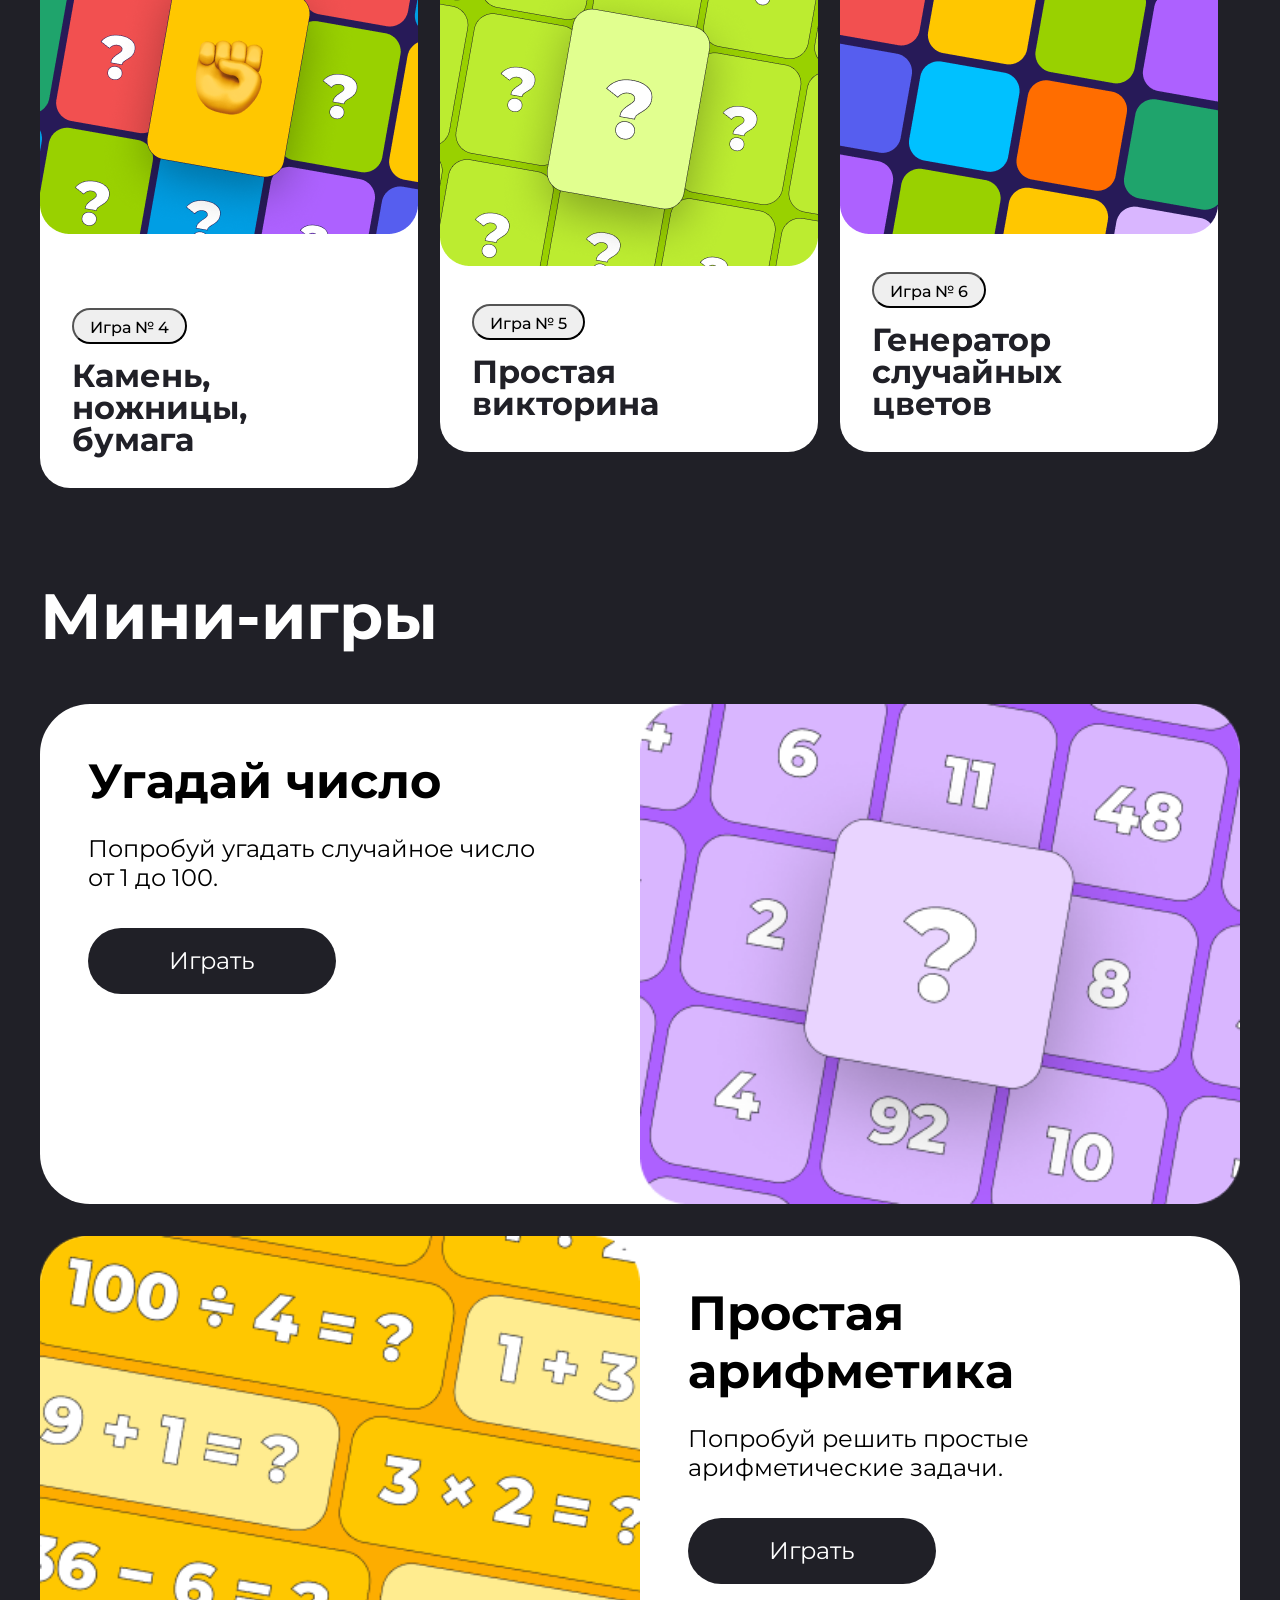
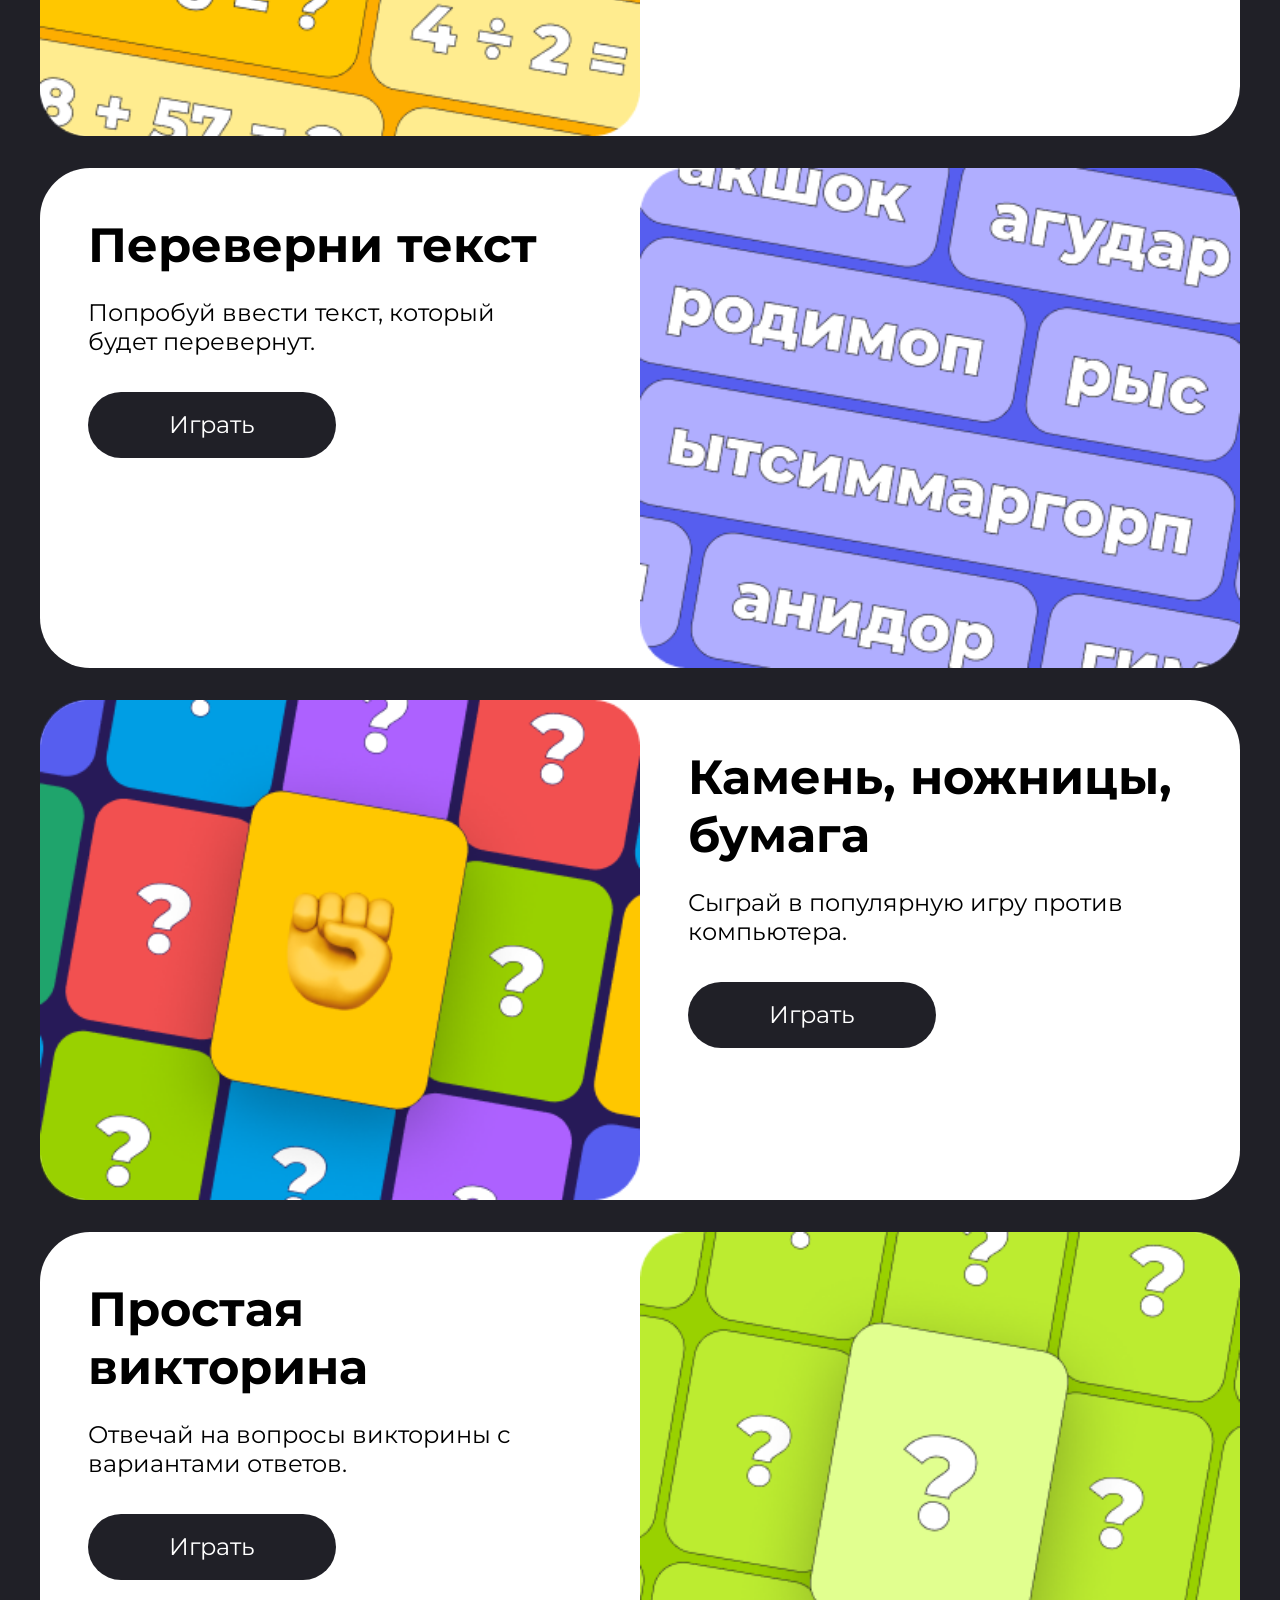
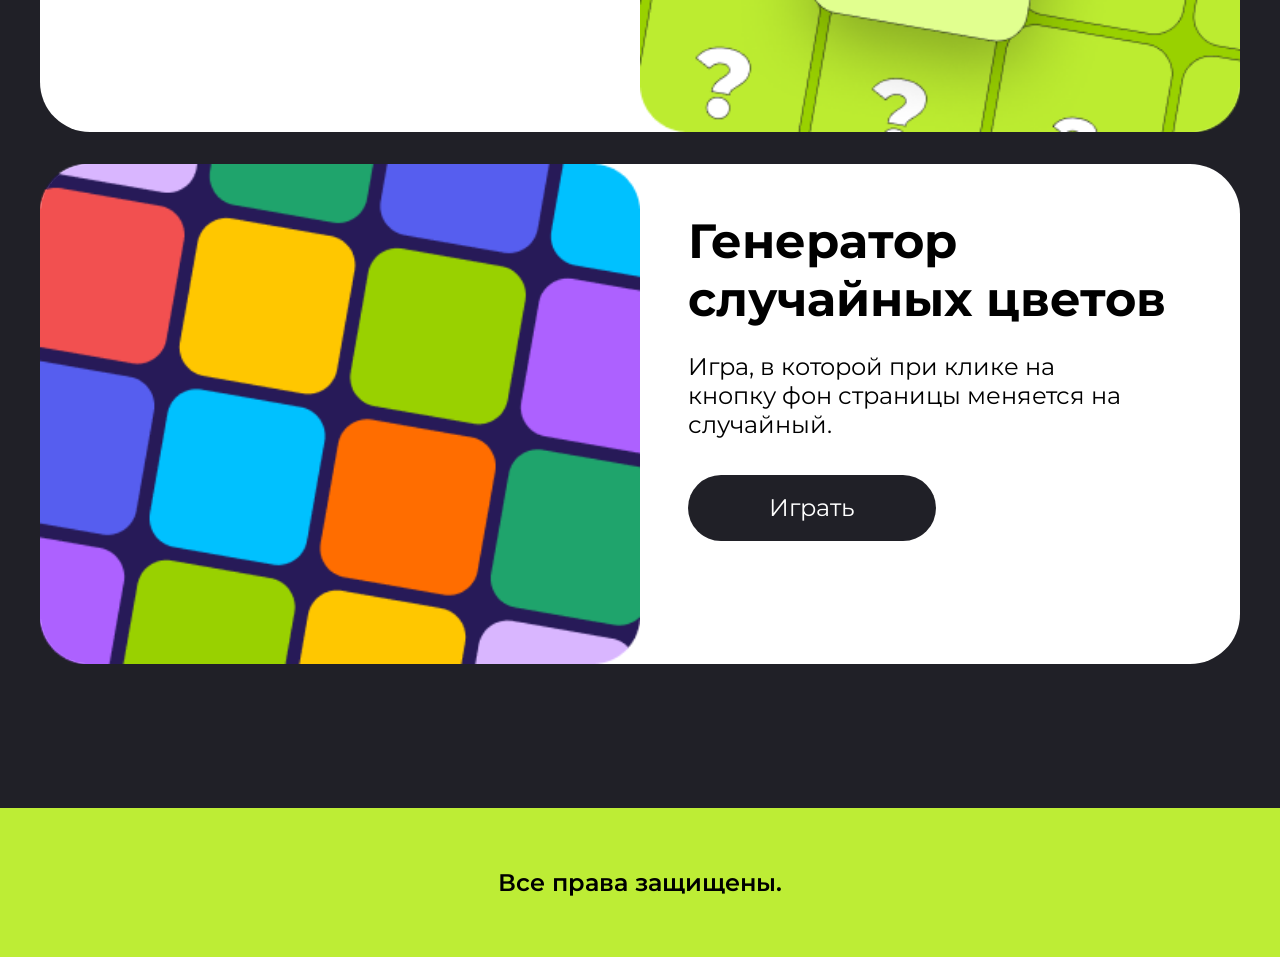
==== commit 29b4252a: "До делал игру (без ИИ)" ====
--- a/index.html
+++ b/index.html
@@ -75,9 +75,11 @@
             <div class="about-games__link about-games__link_order3" href="#"><article class="about-games__article">
 
                 <img class="about-games__img" src="./img/Обложка карточки (1).png" alt="">
-                <button class="about-games__button">
-                    Игра № 3
-                </button>
+                <a class="about-games__play" href="./textAround.html">
+                    <button class="about-games__button">
+                        Игра № 3
+                    </button>
+                </a>
                 <p class="about-games__name">
                     Переверни текст
                 </p>
@@ -86,9 +88,11 @@
             <div class="about-games__link about-games__link_order4" href="#"><article class="about-games__article">
 
                 <img class="about-games__img" src="./img/Обложка карточки (2).png" alt="">
+                <a class="mini-games__link" href="./stone.html">
                 <button class="about-games__button">
                     Игра № 4
                 </button>
+                </a>
                 <p class="about-games__name">
                     Камень, ножницы, бумага
                 </p>
@@ -166,7 +170,7 @@
                     <p class="mini-games__discription">
                         Попробуй ввести текст, который будет перевернут.
                     </p>
-                    <a class="mini-games__link" href="#">
+                    <a class="mini-games__link" href="./textAround.html">
                         <button class="mini-games__play">
                             Играть
                         </button>
@@ -182,7 +186,7 @@
                     <p class="mini-games__discription">
                         Сыграй в популярную игру против компьютера.
                     </p>
-                    <a class="mini-games__link" href="#">
+                    <a class="mini-games__link" href="./stone.html">
                         <button class="mini-games__play">
                             Играть
                         </button>
@@ -231,9 +235,12 @@
             Все права защищены.
         </p>
     </footer>
-    <script src="./hw-1.js"></script>
+    <!-- <script src="./hw-1.js"></script> -->
     <!-- <script src="./hw-2.js"></script> -->
     <!-- <script src="./hw-3.js"></script> -->
     <!-- <script src="./hw-4.js"></script> -->
+    <!-- <script src="./hw-5.js"></script> -->
+    <!-- <script src="./hw-6.js"></script> -->
+    <script src="./hw-.js"></script>
 </body>
 </html>
--- a/style.css
+++ b/style.css
@@ -1,5 +1,6 @@
 html {
   font-size: 16px;
+  scroll-behavior: smooth;
 }
 
 * {
